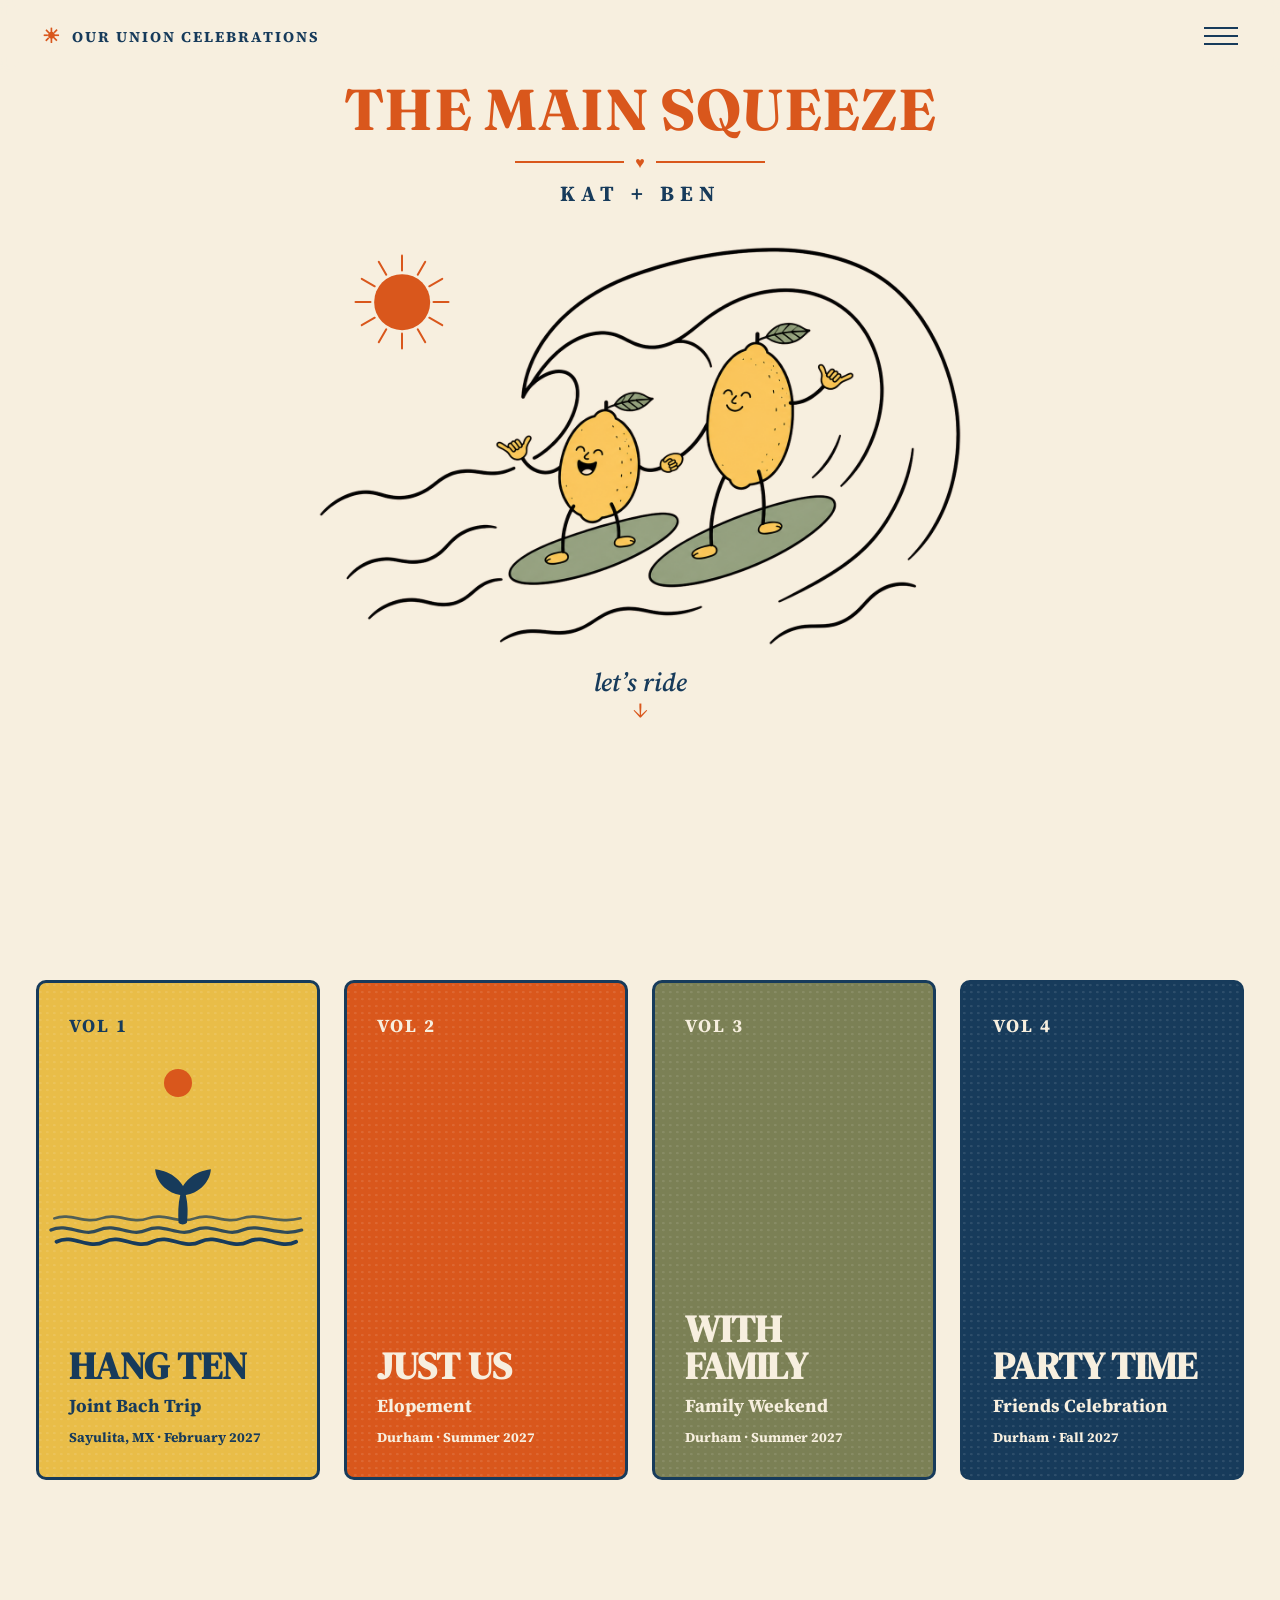
==== index.html @ 87dda550 "v3" ====
<!DOCTYPE html>
<html lang="en">
<head>
  <meta charset="UTF-8">
  <meta name="viewport" content="width=device-width, initial-scale=1.0">

  <title>The Main Squeeze | Kat + Ben</title>

  <link rel="preconnect" href="https://fonts.googleapis.com">
  <link rel="preconnect" href="https://fonts.gstatic.com" crossorigin>
  <link
    href="https://fonts.googleapis.com/css2?family=DM+Serif+Display&family=Fraunces:opsz,wght@9..144,600;9..144,700&family=Source+Serif+4:ital,wght@0,600;1,600&display=swap"
    rel="stylesheet"
  >

  <link rel="stylesheet" href="styles.css">
</head>

<body>
  <header class="site-header">
    <a class="site-logo" href="index.html">
      <span>☀</span>
      OUR UNION CELEBRATIONS
    </a>

    <button
      class="menu-button"
      type="button"
      aria-label="Open menu"
      aria-expanded="false"
    >
      <span></span>
      <span></span>
      <span></span>
    </button>

    <nav class="menu">
      <a href="pages/hang-ten.html">Hang Ten</a>
      <a href="pages/just-us.html">Just Us</a>
      <a href="pages/with-family.html">With Family</a>
      <a href="pages/party-time.html">Party Time</a>
      <a href="pages/our-story.html">Our Story</a>
    </nav>
  </header>

  <main>
    <section class="hero">
<h1>THE MAIN SQUEEZE</h1>

      <div class="title-divider">
        <span></span>
        <b>♥</b>
        <span></span>
      </div>

      <p class="names">KAT + BEN</p>

      <div class="hero-art-wrap">
        <img
          class="hero-art"
          src="assets/hero-no-sun.png"
          alt="Two cheerful lemons holding hands while surfing together"
        >

        <div class="hero-art-sun" aria-hidden="true">
          <div class="sun">
            <div class="sun-rays">
              <span></span><span></span><span></span><span></span>
              <span></span><span></span><span></span><span></span>
              <span></span><span></span><span></span><span></span>
            </div>

            <div class="sun-center"></div>
          </div>
        </div>
      </div>

      <a class="lets-ride" href="#celebrations">
        let’s ride
        <span>↓</span>
      </a>
    </section>

    <section class="celebrations" id="celebrations">
      <a class="event-card hang-ten-card" href="pages/hang-ten.html">
        <p class="volume-label">VOL 1</p>

        <div class="hang-ten-animation" aria-hidden="true">
          <div class="card-sun"></div>

          <svg class="ocean-scene" viewBox="0 0 420 220" role="presentation">
            <g class="whale-tail">
              <path d="
                M211 177
                C210 160 210 144 214 127

                C203 125 194 121 186 114
                C176 105 170 94 169 81
                C184 83 197 88 207 97
                C212 101 216 106 219 111

                C222 106 226 101 231 97
                C241 88 254 83 269 81
                C268 94 262 105 252 114
                C244 121 235 125 224 127

                C228 144 228 160 226 177
                C222 181 215 181 211 177
                Z
              " />
            </g>

            <g class="water-lines">
              <path class="wave-line wave-line-back" d="
                M-12 169
                C18 158 42 180 72 169
                C102 158 126 180 156 169
                C186 158 210 180 240 169
                C270 158 294 180 324 169
                C354 158 390 180 430 169
              " />

              <path class="wave-line wave-line-mid" d="
                M-18 190
                C12 176 38 204 68 190
                C98 176 124 204 154 190
                C184 176 210 204 240 190
                C270 176 296 204 326 190
                C356 176 392 204 432 190
              " />

              <path class="wave-line wave-line-front" d="
                M-8 211
                C22 196 48 226 78 211
                C108 196 134 226 164 211
                C194 196 220 226 250 211
                C280 196 306 226 336 211
                C366 196 392 226 422 211
              " />
            </g>
          </svg>
        </div>

        <div class="event-card-copy">
          <h2>HANG TEN</h2>
          <p>Joint Bach Trip</p>
          <small>Sayulita, MX · February 2027</small>
        </div>
      </a>

      <a class="event-card just-us" href="pages/just-us.html">
        <p class="volume-label">VOL 2</p>
        <div class="event-card-copy">
          <h2>JUST US</h2>
          <p>Elopement</p>
          <small>Durham · Summer 2027</small>
        </div>
      </a>

      <a class="event-card with-family" href="pages/with-family.html">
        <p class="volume-label">VOL 3</p>
        <div class="event-card-copy">
          <h2>WITH FAMILY</h2>
          <p>Family Weekend</p>
          <small>Durham · Summer 2027</small>
        </div>
      </a>

      <a class="event-card party-time" href="pages/party-time.html">
        <p class="volume-label">VOL 4</p>
        <div class="event-card-copy">
          <h2>PARTY TIME</h2>
          <p>Friends Celebration</p>
          <small>Durham · Fall 2027</small>
        </div>
      </a>
    </section>
  </main>

  <script src="script.js"></script>
</body>
</html>
---- styles.css ----
:root {
  --cream: #f7efdf;
  --orange: #d9571c;
  --navy: #173b5b;
  --olive: #7b8055;
  --yellow: #e9bd48;
}

/* Reset */

* {
  box-sizing: border-box;
  margin: 0;
  padding: 0;
}

html {
  scroll-behavior: smooth;
}

body {
  min-width: 320px;
  background: var(--cream);
  color: var(--navy);
  font-family: "Source Serif 4", serif;
}

a {
  color: inherit;
}

/* Header */

.site-header {
  position: fixed;
  top: 0;
  left: 0;
  z-index: 100;

  width: 100%;
  padding: 22px 42px;

  display: flex;
  align-items: center;
  justify-content: space-between;

  background: rgba(247, 239, 223, 0.9);
  backdrop-filter: blur(8px);
}

.site-logo {
  display: flex;
  align-items: center;
  gap: 10px;

  color: var(--navy);
  font-size: 15px;
  font-weight: 700;
  letter-spacing: 2px;
  text-decoration: none;
}

.site-logo span {
  color: var(--orange);
  font-size: 20px;
}

.menu-button {
  width: 34px;

  display: grid;
  gap: 6px;

  border: 0;
  background: transparent;
  cursor: pointer;
}

.menu-button span {
  width: 100%;
  height: 2px;

  display: block;
  background: var(--navy);

  transition: transform 0.2s ease, opacity 0.2s ease;
}

.menu-button.active span:nth-child(1) {
  transform: translateY(8px) rotate(45deg);
}

.menu-button.active span:nth-child(2) {
  opacity: 0;
}

.menu-button.active span:nth-child(3) {
  transform: translateY(-8px) rotate(-45deg);
}

.menu {
  position: absolute;
  top: 70px;
  right: 42px;

  width: 230px;
  padding: 20px;

  display: none;
  flex-direction: column;
  gap: 16px;

  background: var(--cream);
  border: 2px solid var(--navy);
  box-shadow: 8px 8px 0 var(--orange);
}

.menu.open {
  display: flex;
}

.menu a {
  font-weight: 700;
  letter-spacing: 1px;
  text-decoration: none;
  text-transform: uppercase;
}

.menu a:hover,
.menu a:focus-visible {
  color: var(--orange);
}

/* Hero */

.hero {
  min-height: 100svh;
  padding: 84px 24px 32px;

  display: flex;
  flex-direction: column;
  align-items: center;
  justify-content: flex-start;

  text-align: center;
}

.hero h1 {
  max-width: 1000px;

  color: var(--orange);
  font-family: "Fraunces", serif;
  font-size: clamp(2.4rem, 4.5vw, 4.45rem);
  font-weight: 700;
  line-height: 0.9;
  letter-spacing: 0.01em;
}

.title-divider {
  width: min(250px, 62vw);
  margin: 15px 0 8px;

  display: grid;
  grid-template-columns: 1fr auto 1fr;
  align-items: center;
  gap: 11px;
}

.title-divider span {
  height: 2px;
  background: var(--orange);
}

.title-divider b {
  color: var(--orange);
}

.names {
  margin-top: -2px;
  margin-bottom: 24px;

  font-size: clamp(1rem, 1.8vw, 1.35rem);
  font-weight: 700;
  letter-spacing: 6px;
}

.hero-art-wrap {
  position: relative;
  width: min(660px, 72vw);
  display: flex;
  justify-content: center;
  margin-top: 6px;
}

.hero-art {
  width: 100%;
  height: auto;
  display: block;
}

.hero-art-sun {
  position: absolute;
  top: 64px;
  left: 92px;

  width: clamp(82px, 7.5vw, 112px);
  aspect-ratio: 1;

  transform: translate(-50%, -50%);
}

.hero-art-sun .sun-center {
  position: absolute;
  top: 50%;
  left: 50%;

  width: 58%;
  height: 58%;

  border-radius: 50%;
  background: var(--orange);

  transform: translate(-50%, -50%);
}

.hero-art-sun .sun-rays {
  position: absolute;
  inset: 0;

  animation: spin 28s linear infinite;
}

.hero-art-sun .sun-rays span {
  position: absolute;
  top: 50%;
  left: 50%;

  width: 2px;
  height: 18%;

  border-radius: 99px;
  background: var(--orange);

  transform-origin: center center;
}

.hero-art-sun .sun-rays span:nth-child(1)  { transform: translate(-50%, -50%) rotate(0deg) translateY(-225%); }
.hero-art-sun .sun-rays span:nth-child(2)  { transform: translate(-50%, -50%) rotate(30deg) translateY(-225%); }
.hero-art-sun .sun-rays span:nth-child(3)  { transform: translate(-50%, -50%) rotate(60deg) translateY(-225%); }
.hero-art-sun .sun-rays span:nth-child(4)  { transform: translate(-50%, -50%) rotate(90deg) translateY(-225%); }
.hero-art-sun .sun-rays span:nth-child(5)  { transform: translate(-50%, -50%) rotate(120deg) translateY(-225%); }
.hero-art-sun .sun-rays span:nth-child(6)  { transform: translate(-50%, -50%) rotate(150deg) translateY(-225%); }
.hero-art-sun .sun-rays span:nth-child(7)  { transform: translate(-50%, -50%) rotate(180deg) translateY(-225%); }
.hero-art-sun .sun-rays span:nth-child(8)  { transform: translate(-50%, -50%) rotate(210deg) translateY(-225%); }
.hero-art-sun .sun-rays span:nth-child(9)  { transform: translate(-50%, -50%) rotate(240deg) translateY(-225%); }
.hero-art-sun .sun-rays span:nth-child(10) { transform: translate(-50%, -50%) rotate(270deg) translateY(-225%); }
.hero-art-sun .sun-rays span:nth-child(11) { transform: translate(-50%, -50%) rotate(300deg) translateY(-225%); }
.hero-art-sun .sun-rays span:nth-child(12) { transform: translate(-50%, -50%) rotate(330deg) translateY(-225%); }

@keyframes spin {
  to {
    transform: rotate(360deg);
  }
}

.lets-ride {
  margin-top: 16px;

  display: flex;
  flex-direction: column;
  align-items: center;

  font-size: 1.6rem;
  font-style: italic;
  font-weight: 600;
  line-height: 1;
  text-decoration: none;
}

.lets-ride span {
  margin-top: 3px;

  color: var(--orange);
  font-size: 1.4rem;
  font-style: normal;
}

/* Event cards */

.celebrations {
  max-width: 1380px;
  margin: 0 auto;
  padding: 80px 36px 140px;

  display: grid;
  grid-template-columns: repeat(4, 1fr);
  gap: 24px;
}

.event-card {
  position: relative;
  overflow: hidden;

  min-height: 500px;
  padding: 30px;

  display: flex;
  flex-direction: column;

  border: 3px solid var(--navy);
  border-radius: 10px;
  text-decoration: none;

  transition: transform 0.25s ease, box-shadow 0.25s ease;
}

.event-card::after {
  content: "";

  position: absolute;
  inset: 0;

  pointer-events: none;
  opacity: 0.12;

  background-image:
    radial-gradient(
      circle at 20% 30%,
      rgba(255, 255, 255, 0.8) 0 1px,
      transparent 1.5px
    );
  background-size: 7px 7px;
}

.event-card:hover {
  transform: translateY(-7px) rotate(-0.7deg);
  box-shadow: 10px 12px 0 rgba(23, 59, 91, 0.18);
}

.event-card:nth-child(even):hover {
  transform: translateY(-7px) rotate(0.7deg);
}

.volume-label,
.event-card-copy {
  position: relative;
  z-index: 2;
}

.volume-label {
  font-size: 0.85rem;
  font-weight: 700;
  letter-spacing: 2px;
}

.event-card-copy {
  margin-top: auto;
}

.event-card h2 {
  margin-bottom: 9px;

  font-family: "DM Serif Display", serif;
  font-size: clamp(2.1rem, 3vw, 3rem);
  line-height: 0.95;
}

.event-card p {
  font-size: 1.15rem;
  font-weight: 700;
}

.event-card small {
  margin-top: 10px;

  display: block;

  font-size: 0.85rem;
  font-weight: 700;
}

.hang-ten-card {
  background: var(--yellow);
  color: var(--navy);
}

.just-us {
  background: var(--orange);
  color: var(--cream);
}

.with-family {
  background: var(--olive);
  color: var(--cream);
}

.party-time {
  background: var(--navy);
  color: var(--cream);
}

/* Hang Ten animation */

.hang-ten-animation {
  position: absolute;
  top: 80px;
  left: 22px;
  right: 22px;
  z-index: 2;

  height: 245px;
}

.card-sun {
  position: absolute;
  top: 6px;
  left: 50%;

  width: 28px;
  height: 28px;

  border-radius: 50%;
  background: var(--orange);

  transform: translateX(-50%);
}

.ocean-scene {
  width: 100%;
  height: 100%;
  overflow: visible;
}

.whale-tail {
  transform-box: fill-box;
  transform-origin: 50% 100%;

  animation: tail-wave 10s cubic-bezier(0.45, 0, 0.25, 1) infinite;
}

.whale-tail path {
  fill: var(--navy);
}

.wave-line {
  fill: none;
  stroke: var(--navy);
  stroke-linecap: round;
  stroke-linejoin: round;
  vector-effect: non-scaling-stroke;
}

.wave-line-back {
  stroke-width: 2.6;
  opacity: 0.72;

  animation: wave-back 8.5s ease-in-out infinite alternate;
}

.wave-line-mid {
  stroke-width: 3.2;
  opacity: 0.88;

  animation: wave-mid 7s ease-in-out infinite alternate;
}

.wave-line-front {
  stroke-width: 3.8;

  animation: wave-front 6s ease-in-out infinite alternate;
}

.hang-ten-card:hover .wave-line-back {
  animation-duration: 7s;
}

.hang-ten-card:hover .wave-line-mid {
  animation-duration: 5.8s;
}

.hang-ten-card:hover .wave-line-front {
  animation-duration: 4.8s;
}

@keyframes wave-back {
  from {
    transform: translate3d(-3px, 0, 0);
  }

  to {
    transform: translate3d(3px, 0.5px, 0);
  }
}

@keyframes wave-mid {
  from {
    transform: translate3d(4px, 0.5px, 0);
  }

  to {
    transform: translate3d(-4px, -0.5px, 0);
  }
}

@keyframes wave-front {
  from {
    transform: translate3d(-5px, 0, 0);
  }

  to {
    transform: translate3d(5px, 0.8px, 0);
  }
}

@keyframes tail-wave {
  0%,
  66%,
  100% {
    transform: rotate(0deg);
  }

  72% {
    transform: rotate(-5deg);
  }

  78% {
    transform: rotate(4deg);
  }

  84% {
    transform: rotate(-3deg);
  }

  90% {
    transform: rotate(2deg);
  }

  95% {
    transform: rotate(0deg);
  }
}

/* Individual pages */

.page-shell {
  min-height: 100vh;
  padding: 170px 24px 100px;

  text-align: center;
}

.page-eyebrow {
  margin-bottom: 20px;

  color: var(--olive);
  font-size: 0.85rem;
  font-weight: 700;
  letter-spacing: 2px;
  text-transform: uppercase;
}

.page-title {
  color: var(--orange);
  font-family: "Fraunces", serif;
  font-size: clamp(4rem, 10vw, 8rem);
  line-height: 0.9;
}

.page-subtitle {
  margin-top: 18px;

  font-size: 1.6rem;
  font-style: italic;
}

.page-content {
  max-width: 650px;
  margin: 90px auto 70px;
}

.page-content h2 {
  margin-bottom: 24px;

  font-family: "DM Serif Display", serif;
  font-size: 2.7rem;
}

.page-content p {
  margin-bottom: 18px;

  font-size: 1.1rem;
  line-height: 1.7;
}

.back-link {
  color: var(--orange);
  font-weight: 700;
  text-underline-offset: 5px;
}

/* Responsive */

@media (max-width: 1000px) {
  .celebrations {
    grid-template-columns: repeat(2, 1fr);
  }
}

@media (max-width: 600px) {
  .site-header {
    padding: 18px 20px;
  }

  .site-logo {
    font-size: 12px;
    letter-spacing: 1.3px;
  }

  .menu {
    top: 62px;
    right: 20px;
  }

  .hero {
    min-height: 100svh;
    padding: 78px 18px 12px;
  }

  .hero h1 {
    font-size: clamp(2.15rem, 10vw, 3rem);
  }

  .title-divider {
    margin: 12px 0 7px;
  }

  .names {
    margin-bottom: 6px;
    letter-spacing: 4px;
  }

  .hero-art-wrap {
    width: min(900px, 96vw);
    margin-top: 44px;
  }

  .hero-art {
    width: min(700px, 88vw);
  }

  .hero-art-sun {
    width: clamp(58px, 15vw, 76px);
  }

  .lets-ride {
    margin-top: 42px;
    font-size: 1.45rem;
  }

  .celebrations {
    padding: 60px 20px 100px;
    grid-template-columns: 1fr;
  }

  .event-card {
    min-height: 500px;
  }
}

/* Reduced motion */

@media (prefers-reduced-motion: reduce) {
  html {
    scroll-behavior: auto;
  }

  .sun-rays,
  .wave-line-back,
  .wave-line-mid,
  .wave-line-front,
  .whale-tail {
    animation: none;
  }

  .event-card {
    transition: none;
  }
}
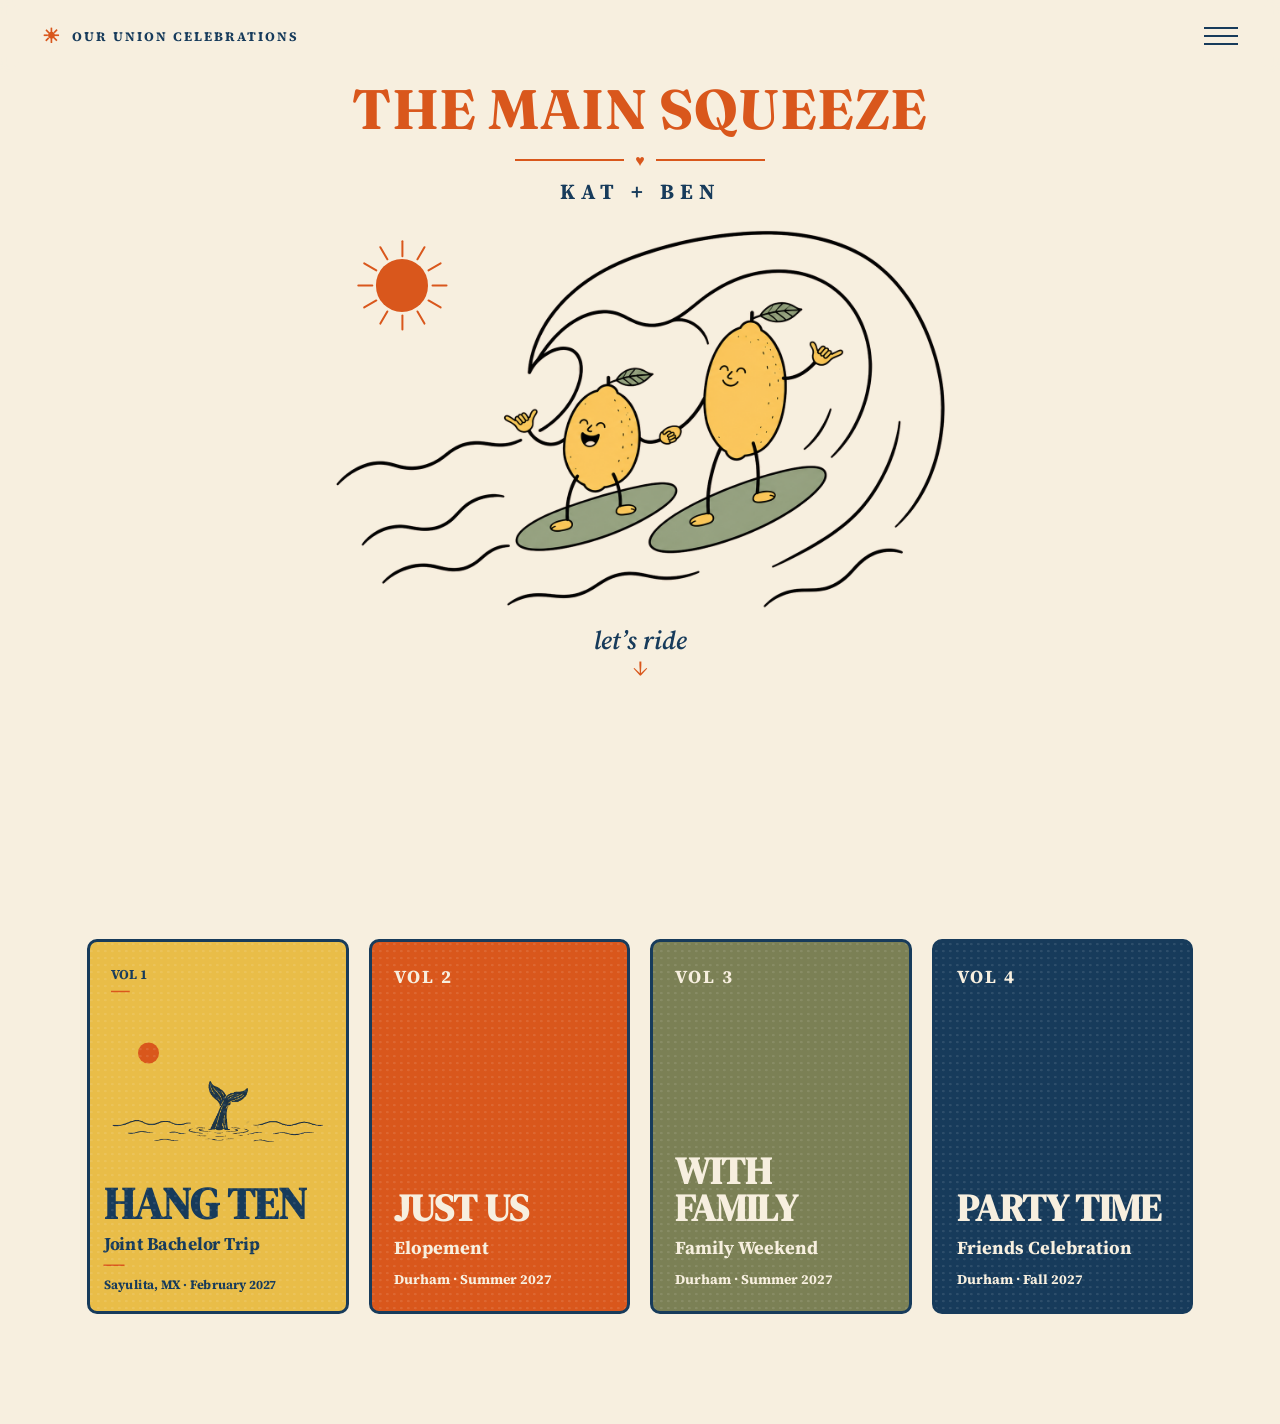
==== commit bf18c41d: "hang ten done" ====
--- a/index.html
+++ b/index.html
@@ -83,68 +83,76 @@
 
     <section class="celebrations" id="celebrations">
       <a class="event-card hang-ten-card" href="pages/hang-ten.html">
-        <p class="volume-label">VOL 1</p>
+        <div class="hang-ten-approved-inner">
+          <p class="volume-label">VOL 1</p>
 
-        <div class="hang-ten-animation" aria-hidden="true">
-          <div class="card-sun"></div>
+          <div class="hang-ten-scene" aria-hidden="true">
+            <div class="card-sun"></div>
 
-          <svg class="ocean-scene" viewBox="0 0 420 220" role="presentation">
-            <g class="whale-tail">
-              <path d="
-                M211 177
-                C210 160 210 144 214 127
+            <img
+              class="hang-ten-art"
+              src="[data-uri]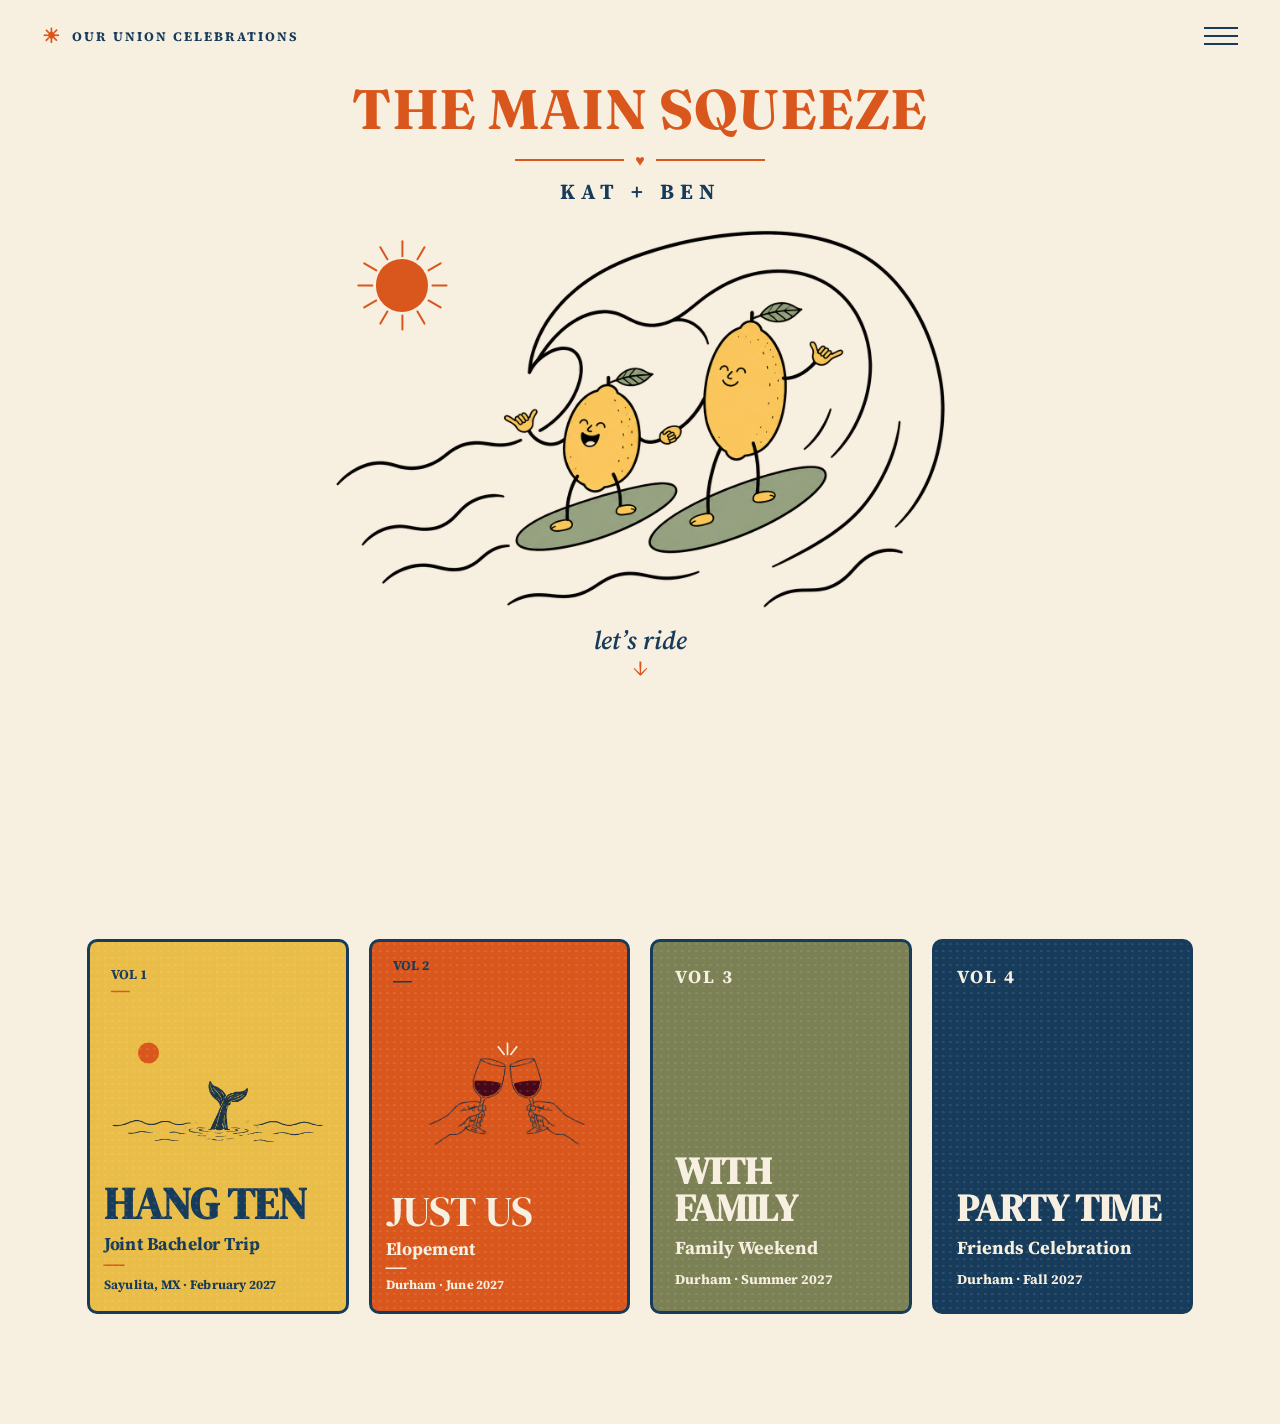
==== commit 8755d54f: "v 3" ====
--- a/index.html
+++ b/index.html
@@ -13,7 +13,130 @@
     rel="stylesheet"
   >
 
-  <link rel="stylesheet" href="styles.css">
+  <link rel="stylesheet" href="styles.css?v=20260809-1711">
+
+<style id="just-us-final-lock">
+/* JUST US — preview lock */
+.event-card.just-us-card {
+  padding: 0 !important;
+  background: #d9571c !important;
+  color: #f7efdf !important;
+}
+.event-card.just-us-card .just-us-approved-inner {
+  position: absolute !important;
+  inset: 0 !important;
+  width: calc(100% / 0.75) !important;
+  height: calc(100% / 0.75) !important;
+  transform: scale(0.75) !important;
+  transform-origin: top left !important;
+  color: #f7efdf !important;
+}
+.event-card.just-us-card .volume-label,
+.event-card.just-us-card .event-card-copy {
+  position: absolute !important;
+  z-index: 5 !important;
+}
+.event-card.just-us-card .volume-label {
+  top: 20px !important;
+  left: 28px !important;
+  margin: 0 !important;
+  color: #173b5b !important;
+  font-size: 18px !important;
+  font-weight: 700 !important;
+  letter-spacing: 0 !important;
+  line-height: 1.2 !important;
+}
+.event-card.just-us-card .volume-label::after {
+  content: "" !important;
+  display: block !important;
+  width: 25px !important;
+  height: 2px !important;
+  margin-top: 10px !important;
+  background: #173b5b !important;
+}
+.event-card.just-us-card .event-card-copy {
+  left: 18px !important;
+  right: 42px !important;
+  bottom: 24px !important;
+  margin: 0 !important;
+  color: #f7efdf !important;
+  text-align: left !important;
+}
+.event-card.just-us-card .event-card-copy h2 {
+  margin: 0 !important;
+  color: #f7efdf !important;
+  font-family: "DM Serif Display", Georgia, serif !important;
+  font-size: 56px !important;
+  font-weight: 400 !important;
+  line-height: 0.9 !important;
+  white-space: nowrap !important;
+}
+.event-card.just-us-card .event-card-copy p {
+  margin: 10px 0 0 !important;
+  color: #f7efdf !important;
+  font-size: 24px !important;
+  font-weight: 700 !important;
+  line-height: 1.15 !important;
+}
+.event-card.just-us-card .event-card-copy p::after {
+  content: "" !important;
+  display: block !important;
+  width: 28px !important;
+  height: 2px !important;
+  margin: 12px 0 !important;
+  background: #f7efdf !important;
+}
+.event-card.just-us-card .event-card-copy small {
+  display: block !important;
+  margin: 0 !important;
+  color: #f7efdf !important;
+  font-size: 17px !important;
+  font-weight: 700 !important;
+  line-height: 1.15 !important;
+}
+.event-card.just-us-card .just-us-scene {
+  position: absolute !important;
+  z-index: 2 !important;
+  left: 50% !important;
+  top: 21.5% !important;
+  width: 76% !important;
+  height: 39% !important;
+  transform: translateX(-50%) !important;
+  overflow: visible !important;
+}
+.event-card.just-us-card .just-us-graphic,
+.event-card.just-us-card .just-us-clink-lines {
+  position: absolute !important;
+  top: 0 !important;
+  left: 50% !important;
+  width: 94.5% !important;
+  max-width: none !important;
+  height: auto !important;
+  display: block !important;
+  transform: translateX(-50%) !important;
+  overflow: visible !important;
+}
+.event-card.just-us-card .just-us-graphic { z-index: 2 !important; }
+.event-card.just-us-card .just-us-clink-lines {
+  z-index: 6 !important;
+  fill: none !important;
+  stroke: #f7efdf !important;
+  stroke-width: 4 !important;
+  stroke-linecap: round !important;
+}
+.event-card.just-us-card .just-us-clink-burst {
+  animation: justUsFinalClink 1.8s steps(1, end) infinite !important;
+}
+@keyframes justUsFinalClink {
+  0%, 8%   { opacity: 1; }
+  9%, 16%  { opacity: 0; }
+  17%, 25% { opacity: 1; }
+  26%, 33% { opacity: 0; }
+  34%, 42% { opacity: 1; }
+  43%, 100%{ opacity: 0; }
+}
+</style>
+
 </head>
 
 <body>
@@ -156,12 +279,31 @@
         </div>
       </a>
 
-      <a class="event-card just-us" href="pages/just-us.html">
-        <p class="volume-label">VOL 2</p>
-        <div class="event-card-copy">
-          <h2>JUST US</h2>
-          <p>Elopement</p>
-          <small>Durham · Summer 2027</small>
+      <a class="event-card just-us-card" href="pages/just-us.html">
+        <div class="just-us-approved-inner">
+          <p class="volume-label">VOL 2</p>
+
+          <div class="just-us-scene" aria-hidden="true">
+            <img
+              class="just-us-graphic"
+              src="[data-uri]"
+              alt=""
+            >
+
+            <svg class="just-us-clink-lines" viewBox="0 0 435 300" role="presentation">
+              <g class="just-us-clink-burst">
+                <path d="M235.5 52 L235.5 78" />
+                <path d="M213.5 60 L227.5 78" />
+                <path d="M257.5 60 L243.5 78" />
+              </g>
+            </svg>
+          </div>
+
+          <div class="event-card-copy">
+            <h2>JUST US</h2>
+            <p>Elopement</p>
+            <small>Durham · June 2027</small>
+          </div>
         </div>
       </a>
 
--- a/styles.css
+++ b/styles.css
@@ -385,9 +385,10 @@
   color: var(--navy);
 }
 
-.just-us {
+.just-us,
+.just-us-card {
   background: var(--orange);
-  color: var(--cream);
+  color: var(--navy);
 }
 
 .with-family {
@@ -518,6 +519,146 @@
   fill: var(--navy);
 }
 
+
+
+/* Just Us card */
+
+.just-us-card {
+  padding: 0;
+  background: var(--orange);
+  color: var(--navy);
+}
+
+.just-us-approved-inner {
+  position: absolute;
+  inset: 0;
+  width: calc(100% / 0.75);
+  height: calc(100% / 0.75);
+  transform: scale(0.75);
+  transform-origin: top left;
+  color: var(--navy);
+}
+
+.just-us-approved-inner .volume-label,
+.just-us-approved-inner .event-card-copy {
+  position: absolute;
+  z-index: 3;
+}
+
+.just-us-approved-inner .volume-label {
+  top: 20px;
+  left: 28px;
+  font-size: 18px;
+  font-weight: 700;
+  letter-spacing: 0;
+}
+
+.just-us-approved-inner .volume-label::after {
+  content: "";
+  display: block;
+  width: 25px;
+  height: 2px;
+  margin-top: 10px;
+  background: var(--navy);
+}
+
+.just-us-approved-inner .event-card-copy {
+  left: 18px;
+  right: 42px;
+  bottom: 24px;
+  margin-top: 0;
+  text-align: left;
+}
+
+.just-us-approved-inner h2 {
+  margin: 0;
+  font-family: "DM Serif Display", serif;
+  font-size: 58px;
+  line-height: 0.9;
+  white-space: nowrap;
+}
+
+.just-us-approved-inner p {
+  margin-top: 10px;
+  font-size: 24px;
+  font-weight: 700;
+}
+
+.just-us-approved-inner p::after {
+  content: "";
+  display: block;
+  width: 28px;
+  height: 2px;
+  margin: 12px 0;
+  background: var(--navy);
+}
+
+.just-us-approved-inner small {
+  display: block;
+  margin-top: 0;
+  font-size: 17px;
+  font-weight: 700;
+}
+
+.just-us-scene {
+  position: absolute;
+  z-index: 2;
+  left: 0;
+  right: 0;
+  top: 22%;
+  height: 45%;
+}
+
+.just-us-toast {
+  width: 100%;
+  height: 100%;
+  overflow: visible;
+}
+
+.toast-line {
+  fill: none;
+  stroke: var(--navy);
+  stroke-width: 3.2;
+  stroke-linecap: round;
+  stroke-linejoin: round;
+}
+
+.wine-fill {
+  fill: #641b2d;
+  stroke: none;
+}
+
+.clink-lines {
+  fill: none;
+  stroke: var(--cream);
+  stroke-width: 4;
+  stroke-linecap: round;
+  transform-origin: 210px 28px;
+  animation: clinkBlink 4.6s ease-in-out infinite;
+}
+
+@keyframes clinkBlink {
+  0%, 7% {
+    opacity: 1;
+    transform: scale(1);
+  }
+
+  8%, 15% {
+    opacity: 0;
+    transform: scale(0.92);
+  }
+
+  16%, 23% {
+    opacity: 1;
+    transform: scale(1.05);
+  }
+
+  24%, 100% {
+    opacity: 0;
+    transform: scale(0.92);
+  }
+}
+
 /* Individual pages */
 /* Individual pages */
 
@@ -654,6 +795,7 @@
   }
 
   .sun-rays,
+  .clink-lines,
   .wave-line-back,
   .wave-line-mid,
   .wave-line-front,
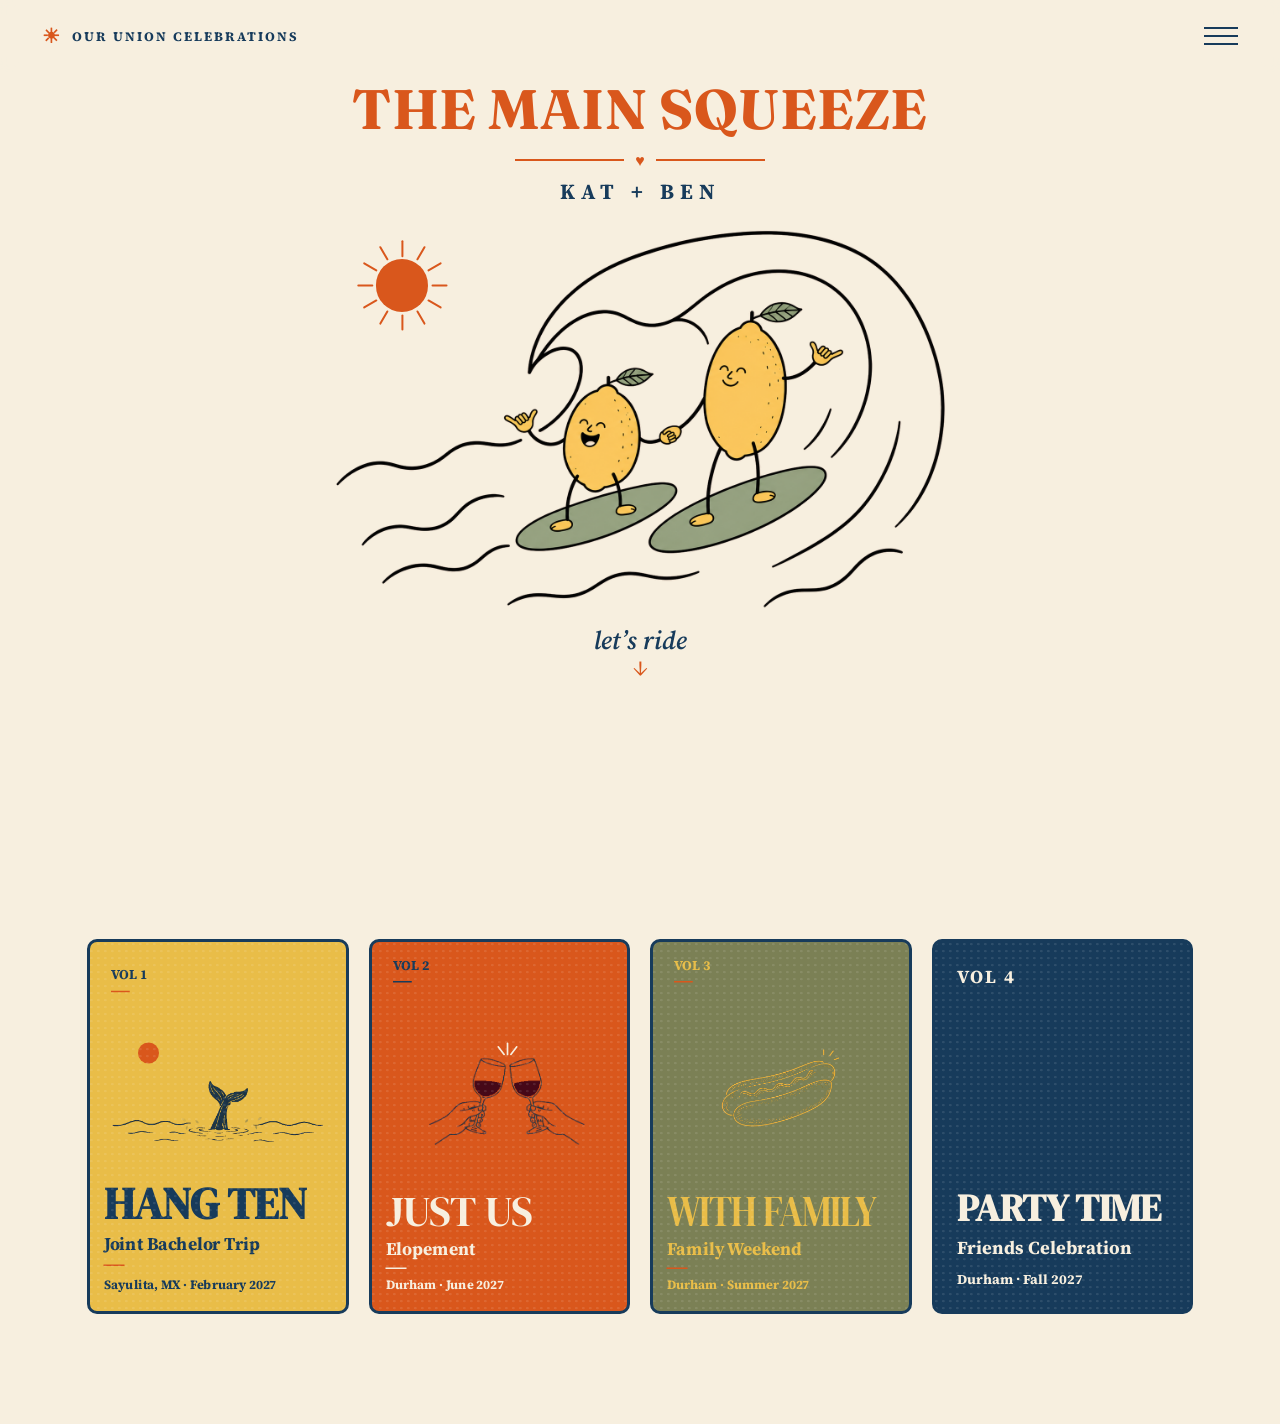
==== commit 9e8bcb98: "With Family" ====
--- a/index.html
+++ b/index.html
@@ -13,7 +13,7 @@
     rel="stylesheet"
   >
 
-  <link rel="stylesheet" href="styles.css?v=20260809-1711">
+  <link rel="stylesheet" href="styles.css?v=20260813-1733-famfix">
 
 <style id="just-us-final-lock">
 /* JUST US — preview lock */
@@ -134,6 +134,135 @@
   26%, 33% { opacity: 0; }
   34%, 42% { opacity: 1; }
   43%, 100%{ opacity: 0; }
+}
+</style>
+
+
+<style id="with-family-final-lock">
+/* WITH FAMILY — final lock */
+.event-card.with-family-card {
+  padding: 0 !important;
+  background: #7b8055 !important;
+  color: #e9bd48 !important;
+}
+.event-card.with-family-card .with-family-approved-inner {
+  position: absolute !important;
+  inset: 0 !important;
+  width: calc(100% / 0.75) !important;
+  height: calc(100% / 0.75) !important;
+  transform: scale(0.75) !important;
+  transform-origin: top left !important;
+  color: #e9bd48 !important;
+}
+.event-card.with-family-card .volume-label,
+.event-card.with-family-card .event-card-copy {
+  position: absolute !important;
+  z-index: 5 !important;
+}
+.event-card.with-family-card .volume-label {
+  top: 20px !important;
+  left: 28px !important;
+  margin: 0 !important;
+  color: #e9bd48 !important;
+  font-size: 18px !important;
+  font-weight: 700 !important;
+  letter-spacing: 0 !important;
+  line-height: 1.2 !important;
+}
+.event-card.with-family-card .volume-label::after {
+  content: "" !important;
+  display: block !important;
+  width: 25px !important;
+  height: 2px !important;
+  margin-top: 10px !important;
+  background: #d9571c !important;
+}
+.event-card.with-family-card .event-card-copy {
+  left: 18px !important;
+  right: 42px !important;
+  bottom: 24px !important;
+  margin: 0 !important;
+  color: #e9bd48 !important;
+  text-align: left !important;
+}
+.event-card.with-family-card .event-card-copy h2 {
+  margin: 0 !important;
+  color: #e9bd48 !important;
+  font-family: "DM Serif Display", Georgia, serif !important;
+  font-size: 58px !important;
+  font-weight: 400 !important;
+  line-height: 0.9 !important;
+  letter-spacing: -1.2px !important;
+  white-space: nowrap !important;
+  transform: scaleX(0.84) !important;
+  transform-origin: left center !important;
+}
+.event-card.with-family-card .event-card-copy p {
+  margin: 10px 0 0 !important;
+  color: #e9bd48 !important;
+  font-size: 24px !important;
+  font-weight: 700 !important;
+  line-height: 1.15 !important;
+}
+.event-card.with-family-card .event-card-copy p::after {
+  content: "" !important;
+  display: block !important;
+  width: 28px !important;
+  height: 2px !important;
+  margin: 12px 0 !important;
+  background: #d9571c !important;
+}
+.event-card.with-family-card .event-card-copy small {
+  display: block !important;
+  margin: 0 !important;
+  color: #e9bd48 !important;
+  font-size: 17px !important;
+  font-weight: 700 !important;
+  line-height: 1.15 !important;
+}
+.event-card.with-family-card .with-family-scene {
+  position: absolute !important;
+  z-index: 2 !important;
+  left: 50% !important;
+  top: 29.0% !important;
+  width: 46% !important;
+  aspect-ratio: 449 / 295 !important;
+  transform: translateX(-50%) !important;
+  overflow: visible !important;
+}
+.event-card.with-family-card .with-family-hotdog {
+  position: absolute !important;
+  inset: 0 !important;
+  width: 100% !important;
+  height: 100% !important;
+  object-fit: contain !important;
+  display: block !important;
+  pointer-events: none !important;
+}
+.event-card.with-family-card .wf-whole {
+  /* Keep opacity non-important so the keyframes can switch states. */
+  opacity: 1;
+  animation: withFamilyWholeFinal 3.45s steps(1,end) infinite !important;
+}
+.event-card.with-family-card .wf-bite {
+  opacity: 0;
+  animation: withFamilyBiteFinal 3.45s steps(1,end) infinite !important;
+}
+@keyframes withFamilyWholeFinal {
+  0%, 43% { opacity: 1; }
+  44%, 68% { opacity: 0; }
+  69%, 100% { opacity: 1; }
+}
+@keyframes withFamilyBiteFinal {
+  0%, 43% { opacity: 0; }
+  44%, 68% { opacity: 1; }
+  69%, 100% { opacity: 0; }
+}
+@media (prefers-reduced-motion: reduce) {
+  .event-card.with-family-card .wf-whole,
+  .event-card.with-family-card .wf-bite { animation: none !important; }
+  .event-card.with-family-card .wf-whole { opacity: 1 !important; }
+  .event-card.with-family-card .wf-bite { opacity: 0 !important; }
 }
 </style>
 
@@ -307,12 +436,28 @@
         </div>
       </a>
 
-      <a class="event-card with-family" href="pages/with-family.html">
-        <p class="volume-label">VOL 3</p>
-        <div class="event-card-copy">
-          <h2>WITH FAMILY</h2>
-          <p>Family Weekend</p>
-          <small>Durham · Summer 2027</small>
+      <a class="event-card with-family with-family-card" href="pages/with-family.html">
+        <div class="with-family-approved-inner">
+          <p class="volume-label">VOL 3</p>
+
+          <div class="with-family-scene" aria-hidden="true">
+            <img
+              class="with-family-hotdog wf-whole"
+              src="[data-uri]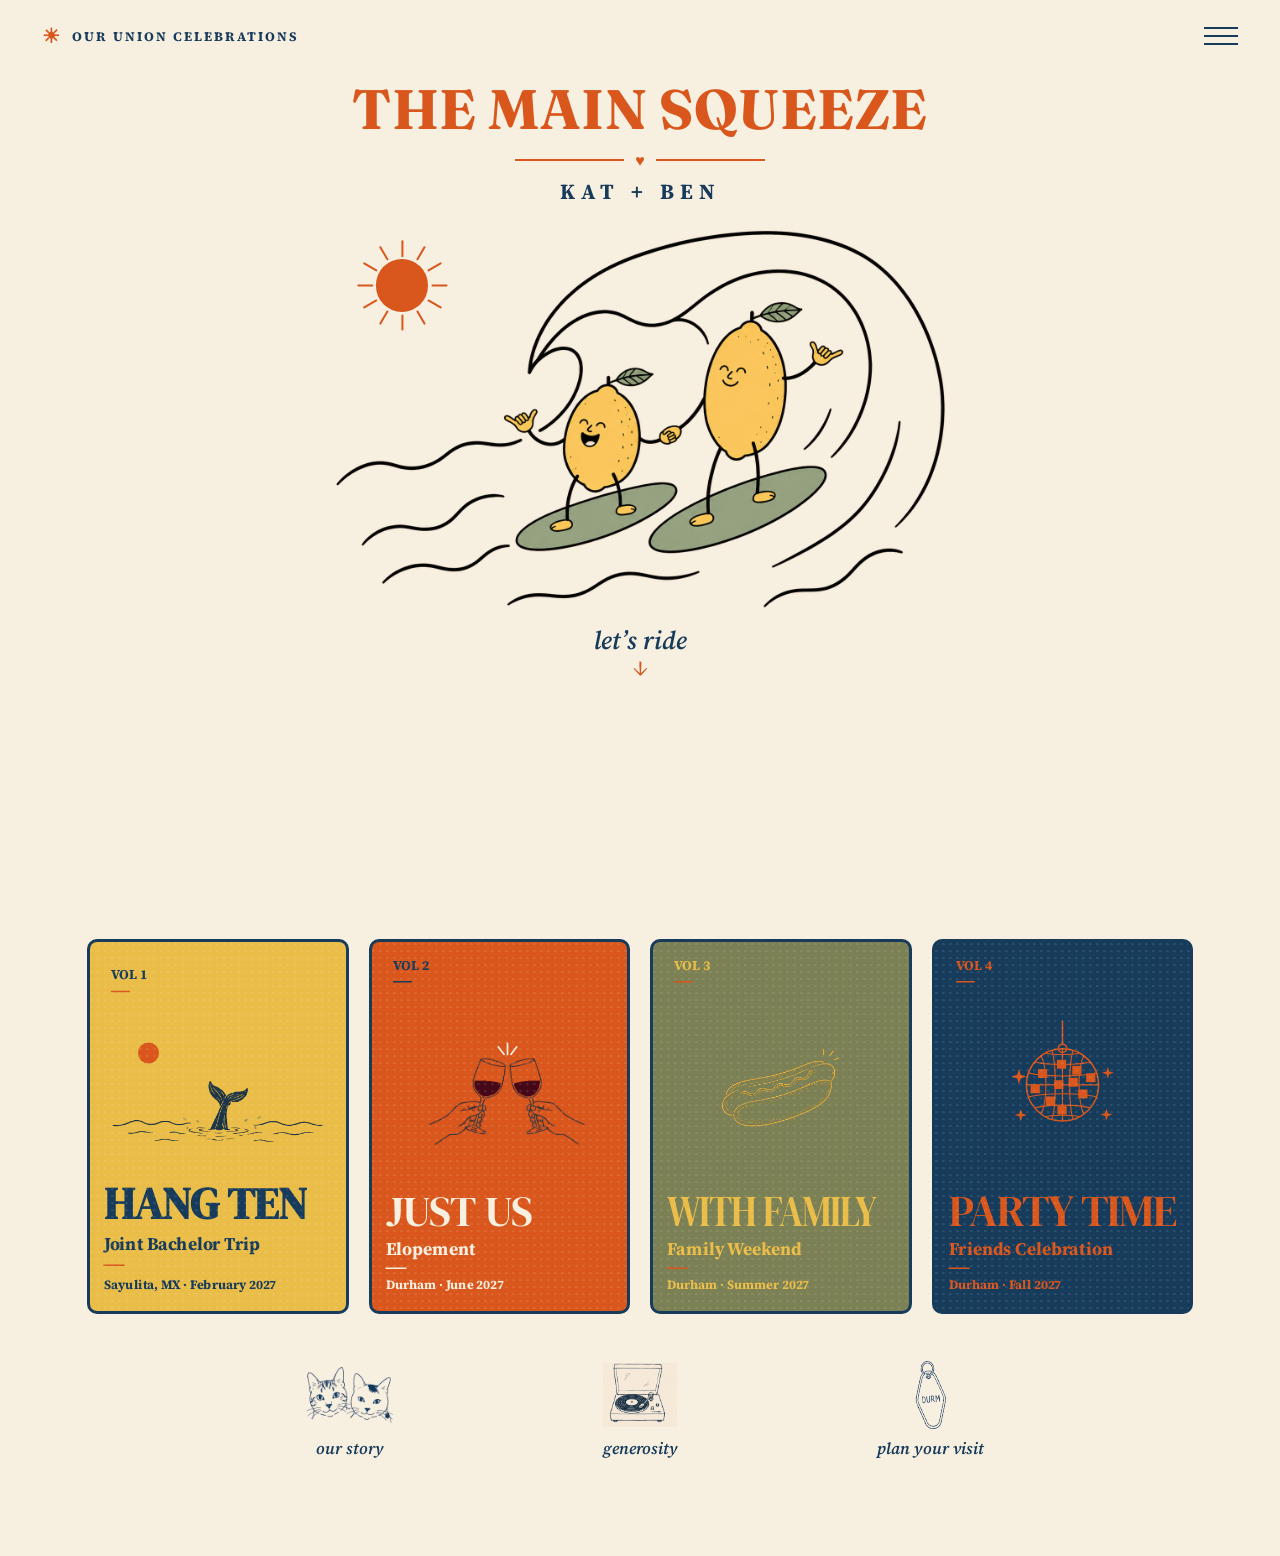
==== commit 437aed20: "done w homepage!" ====
--- a/index.html
+++ b/index.html
@@ -13,7 +13,7 @@
     rel="stylesheet"
   >
 
-  <link rel="stylesheet" href="styles.css?v=20260813-1733-famfix">
+  <link rel="stylesheet" href="styles.css?v=20260820-secondarylinks-final">
 
 <style id="just-us-final-lock">
 /* JUST US — preview lock */
@@ -263,6 +263,156 @@
   .event-card.with-family-card .wf-bite { animation: none !important; }
   .event-card.with-family-card .wf-whole { opacity: 1 !important; }
   .event-card.with-family-card .wf-bite { opacity: 0 !important; }
+}
+</style>
+
+
+<style id="party-time-final-lock">
+/* PARTY TIME — approved final lock */
+.event-card.party-time-card {
+  padding: 0 !important;
+  background: #173b5b !important;
+  color: #d9571c !important;
+}
+.event-card.party-time-card .party-time-approved-inner {
+  position: absolute !important;
+  inset: 0 !important;
+  width: calc(100% / 0.75) !important;
+  height: calc(100% / 0.75) !important;
+  transform: scale(0.75) !important;
+  transform-origin: top left !important;
+  color: #d9571c !important;
+}
+.event-card.party-time-card .volume-label,
+.event-card.party-time-card .event-card-copy {
+  position: absolute !important;
+  z-index: 5 !important;
+}
+.event-card.party-time-card .volume-label {
+  top: 20px !important;
+  left: 28px !important;
+  margin: 0 !important;
+  color: #d9571c !important;
+  font-size: 18px !important;
+  font-weight: 700 !important;
+  letter-spacing: 0 !important;
+  line-height: 1.2 !important;
+}
+.event-card.party-time-card .volume-label::after {
+  content: "" !important;
+  display: block !important;
+  width: 25px !important;
+  height: 2px !important;
+  margin-top: 10px !important;
+  background: #d9571c !important;
+}
+.event-card.party-time-card .event-card-copy {
+  left: 18px !important;
+  right: 42px !important;
+  bottom: 24px !important;
+  margin: 0 !important;
+  color: #d9571c !important;
+  text-align: left !important;
+}
+.event-card.party-time-card .event-card-copy h2 {
+  margin: 0 !important;
+  color: #d9571c !important;
+  font-family: "DM Serif Display", Georgia, serif !important;
+  font-size: 58px !important;
+  font-weight: 400 !important;
+  line-height: 0.9 !important;
+  letter-spacing: -0.8px !important;
+  white-space: nowrap !important;
+}
+.event-card.party-time-card .event-card-copy p {
+  margin: 10px 0 0 !important;
+  color: #d9571c !important;
+  font-size: 24px !important;
+  font-weight: 700 !important;
+  line-height: 1.15 !important;
+}
+.event-card.party-time-card .event-card-copy p::after {
+  content: "" !important;
+  display: block !important;
+  width: 28px !important;
+  height: 2px !important;
+  margin: 12px 0 !important;
+  background: #d9571c !important;
+}
+.event-card.party-time-card .event-card-copy small {
+  display: block !important;
+  margin: 0 !important;
+  color: #d9571c !important;
+  font-size: 17px !important;
+  font-weight: 700 !important;
+  line-height: 1.15 !important;
+}
+.event-card.party-time-card .party-time-scene {
+  position: absolute !important;
+  z-index: 2 !important;
+  left: 50% !important;
+  top: 20.5% !important;
+  width: 58% !important;
+  transform: translateX(-50%) !important;
+  overflow: visible !important;
+}
+.event-card.party-time-card .party-discoball {
+  display: block !important;
+  width: 100% !important;
+  height: auto !important;
+  overflow: visible !important;
+}
+.event-card.party-time-card .party-line {
+  fill: none !important;
+  stroke: #d9571c !important;
+  stroke-width: 3.2 !important;
+  stroke-linecap: round !important;
+  stroke-linejoin: round !important;
+}
+.event-card.party-time-card .party-thin {
+  stroke-width: 2.4 !important;
+}
+.event-card.party-time-card .party-fill {
+  fill: #d9571c !important;
+  stroke: none !important;
+}
+.event-card.party-time-card .party-inner-turn {
+  transform-box: fill-box !important;
+  transform-origin: center !important;
+  animation: partyDiscoTurn 3.2s ease-in-out infinite !important;
+}
+.event-card.party-time-card .party-tiles-a {
+  animation: partyTilesA 3.2s ease-in-out infinite !important;
+}
+.event-card.party-time-card .party-tiles-b {
+  animation: partyTilesB 3.2s ease-in-out infinite !important;
+}
+.event-card.party-time-card .party-sparkles {
+  animation: partySparkle 1.6s ease-in-out infinite !important;
+}
+@keyframes partyDiscoTurn {
+  0%, 100% { transform: translateX(-8px) scaleX(0.94); }
+  50%      { transform: translateX(8px) scaleX(1.04); }
+}
+@keyframes partyTilesA {
+  0%, 100% { opacity: 1; }
+  50%      { opacity: 0.25; }
+}
+@keyframes partyTilesB {
+  0%, 100% { opacity: 0.25; }
+  50%      { opacity: 1; }
+}
+@keyframes partySparkle {
+  0%, 100% { opacity: 0.45; }
+  50%      { opacity: 1; }
+}
+@media (prefers-reduced-motion: reduce) {
+  .event-card.party-time-card .party-inner-turn,
+  .event-card.party-time-card .party-tiles-a,
+  .event-card.party-time-card .party-tiles-b,
+  .event-card.party-time-card .party-sparkles {
+    animation: none !important;
+  }
 }
 </style>
 
@@ -460,16 +610,92 @@
           </div>
         </div>
       </a>
-
-      <a class="event-card party-time" href="pages/party-time.html">
-        <p class="volume-label">VOL 4</p>
-        <div class="event-card-copy">
-          <h2>PARTY TIME</h2>
-          <p>Friends Celebration</p>
-          <small>Durham · Fall 2027</small>
+      <a class="event-card party-time party-time-card" href="pages/party-time.html">
+        <div class="party-time-approved-inner">
+          <p class="volume-label">VOL 4</p>
+
+          <div class="party-time-scene" aria-hidden="true">
+            <svg class="party-discoball" viewBox="0 0 320 270" role="presentation">
+              <defs>
+                <clipPath id="partyBallClip">
+                  <circle cx="160" cy="145" r="78"></circle>
+                </clipPath>
+              </defs>
+
+              <line x1="160" y1="8" x2="160" y2="57" class="party-line"></line>
+              <circle cx="160" cy="66" r="9" class="party-line"></circle>
+              <circle cx="160" cy="145" r="78" class="party-line"></circle>
+
+              <g clip-path="url(#partyBallClip)" class="party-inner-turn">
+                <path d="M72 145 H248" class="party-line party-thin"></path>
+                <path d="M77 116 C110 129 210 129 243 116" class="party-line party-thin"></path>
+                <path d="M77 174 C110 161 210 161 243 174" class="party-line party-thin"></path>
+                <path d="M92 93 C121 104 199 104 228 93" class="party-line party-thin"></path>
+                <path d="M92 197 C121 186 199 186 228 197" class="party-line party-thin"></path>
+                <path d="M117 75 C138 81 182 81 203 75" class="party-line party-thin"></path>
+                <path d="M117 215 C138 209 182 209 203 215" class="party-line party-thin"></path>
+
+                <path d="M160 67 V223" class="party-line party-thin"></path>
+                <path d="M137 69 C147 102 147 188 137 221" class="party-line party-thin"></path>
+                <path d="M183 69 C173 102 173 188 183 221" class="party-line party-thin"></path>
+                <path d="M113 80 C128 110 128 180 113 210" class="party-line party-thin"></path>
+                <path d="M207 80 C192 110 192 180 207 210" class="party-line party-thin"></path>
+
+                <g class="party-tiles-a">
+                  <rect x="107" y="111" width="20" height="19" class="party-fill"></rect>
+                  <rect x="142" y="135" width="20" height="19" class="party-fill"></rect>
+                  <rect x="181" y="104" width="20" height="19" class="party-fill"></rect>
+                  <rect x="194" y="155" width="20" height="19" class="party-fill"></rect>
+                  <rect x="124" y="170" width="20" height="19" class="party-fill"></rect>
+                </g>
+                <g class="party-tiles-b">
+                  <rect x="91" y="144" width="20" height="19" class="party-fill"></rect>
+                  <rect x="148" y="91" width="20" height="19" class="party-fill"></rect>
+                  <rect x="173" y="130" width="20" height="19" class="party-fill"></rect>
+                  <rect x="149" y="190" width="20" height="19" class="party-fill"></rect>
+                  <rect x="211" y="120" width="20" height="19" class="party-fill"></rect>
+                </g>
+              </g>
+
+              <g class="party-sparkles">
+                <path d="M66 111 l4 12 l12 4 l-12 4 l-4 12 l-4-12 l-12-4 l12-4z" class="party-fill"></path>
+                <path d="M258 106 l3 10 l10 3 l-10 3 l-3 10 l-3-10 l-10-3 l10-3z" class="party-fill"></path>
+                <path d="M70 197 l3 10 l10 3 l-10 3 l-3 10 l-3-10 l-10-3 l10-3z" class="party-fill"></path>
+                <path d="M255 196 l3 10 l10 3 l-10 3 l-3 10 l-3-10 l-10-3 l10-3z" class="party-fill"></path>
+              </g>
+            </svg>
+          </div>
+
+          <div class="event-card-copy">
+            <h2>PARTY TIME</h2>
+            <p>Friends Celebration</p>
+            <small>Durham · Fall 2027</small>
+          </div>
         </div>
       </a>
     </section>
+
+
+<section aria-label="More from Kat and Ben" class="secondary-links">
+<a class="secondary-link" href="pages/our-story.html">
+<div aria-hidden="true" class="secondary-icon secondary-icon-cats">
+<img alt="" src="[data-uri]"/>
+</div>
+<span class="secondary-label">our story</span>
+</a>
+<a class="secondary-link" href="pages/generosity.html">
+<div aria-hidden="true" class="secondary-icon secondary-icon-record">
+<img alt="" src="[data-uri]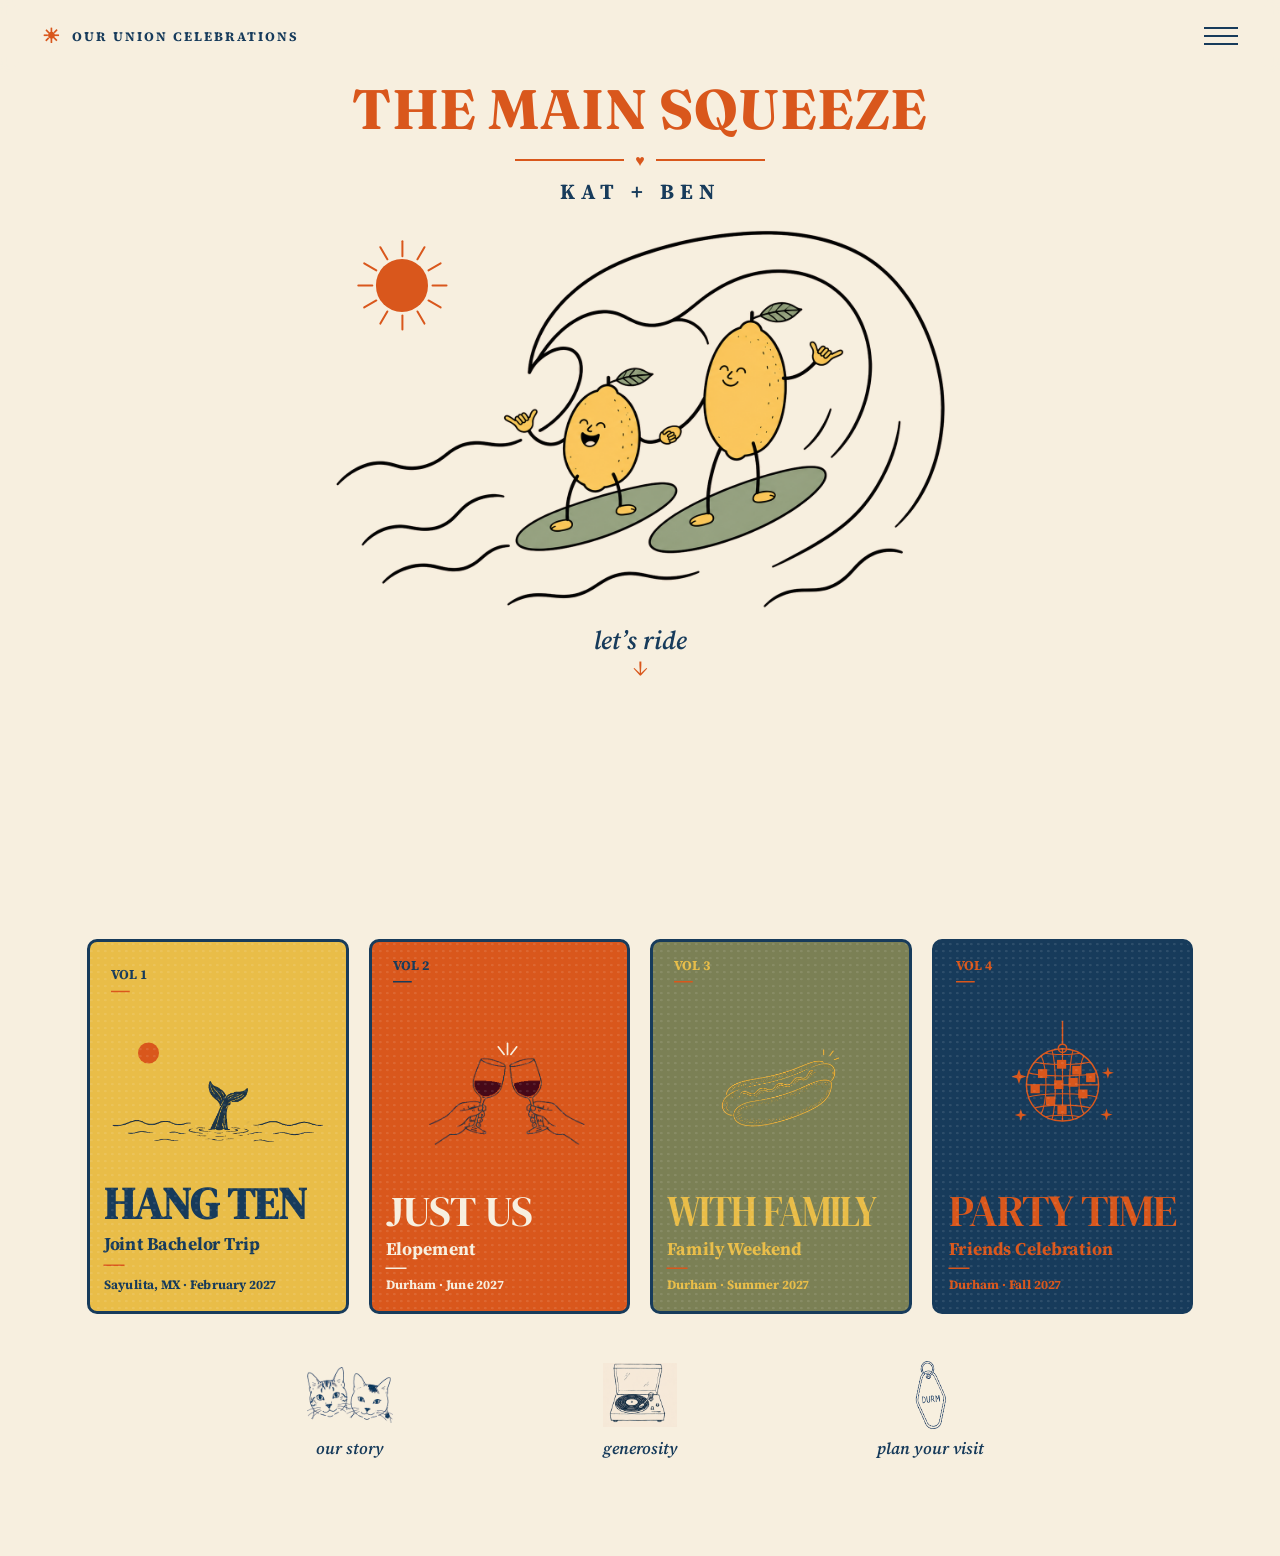
==== commit 1ddba0b9: "v5" ====
--- a/index.html
+++ b/index.html
@@ -13,7 +13,7 @@
     rel="stylesheet"
   >
 
-  <link rel="stylesheet" href="styles.css?v=20260820-secondarylinks-final">
+  <link rel="stylesheet" href="styles.css?v=20260827-hangten-v21">
 
 <style id="just-us-final-lock">
 /* JUST US — preview lock */
--- a/styles.css
+++ b/styles.css
@@ -978,3 +978,942 @@
   }
 }
 
+/* =========================================================
+   HANG TEN EVENT PAGE — LOCKED ONE-SCREEN TEMPLATE
+   Approved 2026-08-23
+   ========================================================= */
+
+.hang-ten-page {
+  --ht-cream: var(--cream);
+  --ht-yellow: var(--yellow);
+  --ht-orange: var(--orange);
+  --ht-navy: var(--navy);
+
+  position: relative;
+  width: 100vw;
+  height: 100svh;
+  min-height: 100svh;
+  overflow: hidden;
+
+  background: var(--ht-cream);
+  color: var(--ht-navy);
+}
+
+.hang-ten-board {
+  --ht-scale: 1;
+
+  position: absolute;
+  left: 50%;
+  top: 50%;
+
+  width: 1692px;
+  height: 930px;
+  overflow: hidden;
+  container-type: inline-size;
+
+  background: var(--ht-cream);
+
+  transform: translate(-50%, -50%) scale(var(--ht-scale));
+  transform-origin: center center;
+}
+
+/* Barely-there printed-paper grain. */
+.hang-ten-board::after {
+  content: "";
+  position: absolute;
+  inset: 0;
+  z-index: 50;
+  pointer-events: none;
+  opacity: 0.028;
+  mix-blend-mode: multiply;
+  background-image:
+    radial-gradient(circle, rgba(23, 59, 91, 0.34) 0 0.32px, transparent 0.5px),
+    radial-gradient(circle, rgba(217, 87, 28, 0.22) 0 0.28px, transparent 0.48px);
+  background-position: 0 0, 5px 7px;
+  background-size: 8px 8px, 11px 11px;
+}
+
+/* ---------- Page header ---------- */
+.event-page-header {
+  position: absolute;
+  z-index: 20;
+  left: 3.0cqw;
+  right: 4.0cqw;
+  top: 2.2cqw;
+
+  height: 3.1cqw;
+  padding: 0;
+  margin: 0;
+
+  display: flex;
+  align-items: center;
+  justify-content: flex-start;
+  gap: 0;
+}
+
+.event-page-logo {
+  display: inline-flex;
+  align-items: center;
+  gap: 0.88cqw;
+  flex: 0 0 auto;
+
+  color: var(--ht-navy);
+  font-family: "Source Serif 4", Georgia, serif;
+  font-size: 1.10cqw;
+  font-weight: 700;
+  letter-spacing: 0.08cqw;
+  line-height: 1;
+  text-decoration: none;
+  text-transform: uppercase;
+}
+
+.event-page-logo span {
+  color: var(--ht-orange);
+  font-size: 1.68cqw;
+  line-height: 1;
+}
+
+.event-page-nav {
+  position: absolute;
+  left: 41.4cqw;
+  top: 0.08cqw;
+
+  display: flex;
+  align-items: center;
+  gap: 3.60cqw;
+  white-space: nowrap;
+}
+
+.event-page-nav a {
+  position: relative;
+  display: inline-block;
+
+  color: var(--ht-navy);
+  font-family: "Source Serif 4", Georgia, serif;
+  font-size: 1.10cqw;
+  font-weight: 700;
+  letter-spacing: 0.03cqw;
+  line-height: 1;
+  text-decoration: none;
+  text-transform: uppercase;
+
+  transition: color 0.18s ease;
+}
+
+.event-page-nav a:hover,
+.event-page-nav a:focus-visible,
+.event-page-nav a.active {
+  color: var(--ht-orange);
+}
+
+.event-page-nav a::after {
+  content: "";
+  position: absolute;
+  left: 50%;
+  top: calc(100% + 0.48cqw);
+
+  width: 3.2cqw;
+  height: 0.5cqw;
+
+  opacity: 0;
+  transform: translateX(-50%) scaleX(0);
+  transform-origin: left center;
+
+  background:
+    url("data:image/svg+xml,%3Csvg xmlns='http://www.w3.org/2000/svg' viewBox='0 0 54 8'%3E%3Cpath d='M1 4 C6 0 11 8 16 4 S26 0 31 4 S41 8 46 4 S51 0 53 4' fill='none' stroke='%23d9571c' stroke-width='1.8' stroke-linecap='round'/%3E%3C/svg%3E")
+    center / contain no-repeat;
+
+  transition: transform 0.22s ease, opacity 0.16s ease;
+}
+
+.event-page-nav a.active::after,
+.event-page-nav a:hover::after,
+.event-page-nav a:focus-visible::after {
+  opacity: 1;
+  transform: translateX(-50%) scaleX(1);
+}
+
+/* ---------- Fixed one-screen composition ---------- */
+.hang-ten-shell {
+  position: absolute;
+  inset: 0;
+  width: 100%;
+  height: 100%;
+  margin: 0;
+  padding: 0;
+}
+
+.hang-ten-page-hero {
+  position: absolute;
+  left: 3.0cqw;
+  top: 6.85cqw;
+  width: 38.55cqw;
+  height: 29.45cqw;
+  min-height: 0;
+  overflow: hidden;
+
+  display: block;
+
+  border-radius: 1.85cqw;
+  background: var(--ht-yellow);
+}
+
+.hang-ten-hero-copy {
+  position: absolute;
+  z-index: 3;
+  left: 2.8cqw;
+  top: 2.95cqw;
+  width: 21.0cqw;
+  padding: 0;
+}
+
+.hang-ten-volume {
+  margin: 0 0 2.75cqw;
+
+  color: var(--ht-orange);
+  font-family: "Source Serif 4", Georgia, serif;
+  font-size: 1.02cqw;
+  font-weight: 700;
+  letter-spacing: 0.03cqw;
+  line-height: 1;
+}
+
+.hang-ten-hero-copy h1 {
+  margin: 0;
+
+  color: var(--ht-navy);
+  font-family: "Fraunces", Georgia, serif;
+  font-size: 6.80cqw;
+  font-weight: 900;
+  line-height: 0.77;
+  letter-spacing: -0.26cqw;
+}
+
+.hang-ten-orange-rule {
+  display: block;
+  width: 4.2cqw;
+  height: 0.18cqw;
+  margin: 2.0cqw 0 2.20cqw;
+  border-radius: 999px;
+  background: var(--ht-orange);
+}
+
+.hang-ten-location {
+  margin: 0;
+
+  font-family: "Source Serif 4", Georgia, serif;
+  font-size: 1.28cqw;
+  font-weight: 700;
+  line-height: 1.24;
+  letter-spacing: 0.03cqw;
+}
+
+.hang-ten-tagline {
+  margin: 1.65cqw 0 0;
+
+  font-family: "Source Serif 4", Georgia, serif;
+  font-size: 1.34cqw;
+  font-style: italic;
+  font-weight: 600;
+  line-height: 1;
+}
+
+.hang-ten-hero-art {
+  position: absolute;
+  z-index: 2;
+
+  /* Exact approved preview position: board x=400, y=315, w=305. */
+  left: 20.64cqw;
+  top: 11.77cqw;
+  right: auto;
+
+  width: 18.026cqw;
+  max-width: none;
+  margin: 0;
+  display: block;
+
+  transform-origin: 52% 54%;
+  animation: hangTenHeroDrift 4.8s ease-in-out infinite;
+}
+
+.hang-ten-hero-sun-art {
+  position: absolute;
+  z-index: 2;
+
+  /* Static sun from the approved preview. */
+  left: 29.39cqw;
+  top: 4.08cqw;
+  width: 8.27cqw;
+  max-width: none;
+  height: auto;
+  display: block;
+  pointer-events: none;
+}
+
+@keyframes hangTenHeroDrift {
+  0%, 62%, 100% { transform: translateY(0) rotate(0deg); }
+  70%           { transform: translateY(-0.16cqw) rotate(-1.35deg); }
+  78%           { transform: translateY(0.10cqw) rotate(1.10deg); }
+  86%           { transform: translateY(-0.05cqw) rotate(-0.55deg); }
+  94%           { transform: translateY(0) rotate(0deg); }
+}
+
+/* Let the middle wrapper disappear so its children become board-level pieces. */
+.hang-ten-info-grid {
+  display: contents;
+}
+
+/* ---------- The Plan ---------- */
+.hang-ten-plan-card {
+  position: absolute;
+  left: 43.0cqw;
+  top: 6.85cqw;
+  width: 26.8cqw;
+  height: 45.0cqw;
+  min-height: 0;
+  padding: 2.05cqw 2.25cqw 2.4cqw;
+
+  overflow: visible;
+  border: 0.12cqw solid var(--ht-navy);
+  border-radius: 1.08cqw;
+  background: transparent;
+}
+
+.hang-ten-section-title {
+  margin: 0;
+
+  color: var(--ht-navy);
+  font-family: "Source Serif 4", Georgia, serif;
+  font-size: 1.52cqw;
+  font-weight: 700;
+  line-height: 1;
+  letter-spacing: 0.03cqw;
+}
+
+.hang-ten-title-wave {
+  display: block;
+  width: 3.0cqw;
+  height: 0.56cqw;
+  margin: 0.72cqw 0 1.35cqw;
+
+  background:
+    url("data:image/svg+xml,%3Csvg xmlns='http://www.w3.org/2000/svg' viewBox='0 0 42 8'%3E%3Cpath d='M1 4 C5 0 9 8 13 4 S21 0 25 4 S33 8 41 4' fill='none' stroke='%23d9571c' stroke-width='2' stroke-linecap='round'/%3E%3C/svg%3E")
+    center / contain no-repeat;
+}
+
+.hang-ten-timeline {
+  height: calc(100% - 4.15cqw);
+  display: grid;
+  grid-template-rows: repeat(5, 1fr);
+}
+
+.hang-ten-day {
+  min-height: 0;
+  height: 100%;
+  display: grid;
+  grid-template-columns: 4.4cqw 1.4cqw 1fr;
+  column-gap: 0.85cqw;
+}
+
+.hang-ten-date {
+  padding-top: 0.05cqw;
+  display: flex;
+  flex-direction: column;
+  gap: 0.15cqw;
+
+  font-family: "Source Serif 4", Georgia, serif;
+  font-size: 0.86cqw;
+  font-weight: 700;
+  line-height: 1.05;
+  letter-spacing: 0.02cqw;
+}
+
+.hang-ten-date strong {
+  color: var(--ht-orange);
+}
+
+.hang-ten-dot-line {
+  position: relative;
+  display: flex;
+  justify-content: center;
+}
+
+.hang-ten-dot-line::after {
+  content: "";
+  position: absolute;
+  top: 0.82cqw;
+  bottom: -0.7cqw;
+  width: 0.10cqw;
+  min-width: 1px;
+  background: var(--ht-navy);
+}
+
+.hang-ten-day.last .hang-ten-dot-line::after {
+  display: none;
+}
+
+.hang-ten-dot-line i {
+  position: relative;
+  z-index: 1;
+  width: 0.68cqw;
+  height: 0.68cqw;
+  margin-top: 0.12cqw;
+  border-radius: 50%;
+  background: var(--ht-orange);
+  box-shadow: 0 0 0 0.12cqw var(--ht-cream);
+}
+
+.hang-ten-day-copy h3 {
+  margin: 0 0 0.22cqw;
+
+  font-family: "Source Serif 4", Georgia, serif;
+  font-size: 1.03cqw;
+  font-weight: 700;
+  line-height: 1.02;
+  letter-spacing: 0.02cqw;
+}
+
+.hang-ten-day-copy p {
+  margin: 0;
+
+  font-family: "Source Serif 4", Georgia, serif;
+  font-size: 0.88cqw;
+  font-weight: 600;
+  line-height: 1.28;
+}
+
+/* The two tiny waves are part of The Plan outline. */
+/* ---------- Open right column ---------- */
+.hang-ten-side-column {
+  position: absolute;
+  left: 73.35cqw;
+  top: 8.85cqw;
+  width: 20.25cqw;
+  height: 43.0cqw;
+  min-height: 0;
+  padding: 0;
+}
+
+.hang-ten-soundtrack,
+.hang-ten-good-to-know {
+  position: absolute;
+  left: 0;
+  width: 100%;
+  min-height: 0;
+  padding: 0;
+  border: 0;
+  background: transparent;
+}
+
+.hang-ten-soundtrack {
+  top: 0;
+}
+
+.hang-ten-soundtrack .hang-ten-title-wave {
+  margin-bottom: 1.65cqw;
+}
+
+.hang-ten-lemons {
+  position: relative;
+  left: auto;
+  top: auto;
+  width: 17.14cqw;
+  max-width: none;
+  margin: 0;
+  display: block;
+  transform: translateX(-1.42cqw);
+}
+
+.hang-ten-spotify {
+  position: absolute;
+  left: 0;
+  top: 15.70cqw;
+
+  width: 15.486cqw;
+  max-width: none;
+  margin: 0;
+  padding: 0;
+
+  display: block;
+
+  border-radius: 0;
+  background: transparent;
+  color: var(--ht-cream);
+  text-decoration: none;
+
+  transform-origin: center;
+  transition: transform 0.18s ease;
+}
+
+
+.hang-ten-spotify-art {
+  display: block;
+  width: 100%;
+  height: auto;
+}
+
+.hang-ten-spotify:hover,
+.hang-ten-spotify:focus-visible {
+  transform: translateY(-0.12cqw) rotate(-0.5deg);
+}
+
+.hang-ten-spotify:active {
+  transform: translateY(0.06cqw) rotate(0deg) scale(0.992);
+}
+
+.spotify-mark,
+.spotify-mark svg {
+  width: 1.42cqw;
+  height: 1.42cqw;
+  display: block;
+  flex: 0 0 1.42cqw;
+}
+
+.hang-ten-good-to-know {
+  top: 24.60cqw;
+}
+
+.hang-ten-good-to-know .hang-ten-title-wave {
+  margin-bottom: 1.08cqw;
+}
+
+.hang-ten-good-to-know ul {
+  margin: 0;
+  padding-left: 1.55cqw;
+
+  font-family: "Source Serif 4", Georgia, serif;
+  font-size: 1.00cqw;
+  font-weight: 600;
+  line-height: 2.08;
+}
+
+.hang-ten-good-to-know li::marker {
+  color: var(--ht-orange);
+}
+
+.hang-ten-shaka {
+  position: absolute;
+  z-index: 12;
+
+  /*
+    The source image now includes the entire wrist.
+    The larger transparent canvas keeps the visible hand at essentially
+    the same size/position as the approved version without clipping.
+  */
+  left: 85.25%;
+  top: 86.10%;
+  right: auto;
+  bottom: auto;
+
+  width: 8.10%;
+  max-width: none;
+
+  transform-origin: 52% 78%;
+  animation: hangTenShakaRock 3.4s ease-in-out infinite;
+}
+
+@keyframes hangTenShakaRock {
+  0%, 68%, 100% { transform: rotate(-4deg); }
+  74%            { transform: rotate(8deg); }
+  80%            { transform: rotate(-8deg); }
+  86%            { transform: rotate(7deg); }
+  92%            { transform: rotate(-4deg); }
+}
+
+/* ---------- The Place ---------- */
+.hang-ten-place-card {
+  position: absolute;
+  left: 3.0cqw;
+  top: 37.75cqw;
+  width: 38.55cqw;
+  height: 14.05cqw;
+  min-height: 0;
+  margin: 0;
+  padding: 1.25cqw 1.55cqw;
+
+  display: grid;
+  grid-template-columns: 48% 1fr;
+  gap: 1.25cqw;
+  align-items: center;
+
+  border: 0.12cqw solid var(--ht-navy);
+  border-radius: 1.08cqw;
+  background: transparent;
+}
+
+.hang-ten-place-art {
+  width: 16.3cqw;
+  max-width: none;
+  justify-self: center;
+  display: block;
+}
+
+.hang-ten-place-copy .hang-ten-section-title {
+  font-size: 1.26cqw;
+}
+
+.hang-ten-place-copy .hang-ten-title-wave {
+  width: 2.65cqw;
+  height: 0.48cqw;
+  margin: 0.58cqw 0 0.85cqw;
+}
+
+.hang-ten-place-copy p {
+  max-width: none;
+  margin: 0;
+
+  font-family: "Source Serif 4", Georgia, serif;
+  font-size: 0.89cqw;
+  font-weight: 600;
+  line-height: 1.48;
+}
+
+/* ---------- Mobile / small tablet ---------- */
+@media (max-width: 999px) {
+  .hang-ten-page {
+    position: static;
+    width: auto;
+    height: auto;
+    min-height: 100vh;
+    overflow: auto;
+    display: block;
+  }
+
+  .hang-ten-board {
+    position: relative;
+    left: auto;
+    top: auto;
+    width: 100%;
+    height: auto;
+    overflow: visible;
+    container-type: normal;
+    transform: none !important;
+  }
+
+  .hang-ten-board::after {
+    position: fixed;
+  }
+
+  .event-page-header {
+    position: relative;
+    left: auto;
+    right: auto;
+    top: auto;
+    width: min(100% - 32px, 1180px);
+    height: auto;
+    margin: 0 auto;
+    padding: 22px 0 20px;
+    align-items: flex-start;
+    flex-direction: column;
+    gap: 16px;
+  }
+
+  .event-page-logo {
+    font-size: 0.72rem;
+    letter-spacing: 1.4px;
+  }
+
+  .event-page-logo span {
+    font-size: 1.25rem;
+  }
+
+  .event-page-nav {
+    position: static;
+    width: 100%;
+    padding-bottom: 10px;
+    overflow-x: auto;
+    gap: 26px;
+    scrollbar-width: none;
+  }
+
+  .event-page-nav::-webkit-scrollbar {
+    display: none;
+  }
+
+  .event-page-nav a {
+    font-size: 0.72rem;
+    letter-spacing: 1.1px;
+  }
+
+  .event-page-nav a::after {
+    top: calc(100% + 7px);
+    width: 54px;
+    height: 8px;
+  }
+
+  .hang-ten-shell {
+    position: relative;
+    inset: auto;
+    width: min(100% - 32px, 760px);
+    height: auto;
+    margin: 0 auto;
+    padding: 0 0 70px;
+  }
+
+  .hang-ten-page-hero,
+  .hang-ten-plan-card,
+  .hang-ten-side-column,
+  .hang-ten-place-card {
+    position: relative;
+    left: auto;
+    top: auto;
+    width: 100%;
+    height: auto;
+  }
+
+  .hang-ten-page-hero {
+    min-height: 520px;
+    border-radius: 24px;
+  }
+
+  .hang-ten-hero-copy {
+    position: relative;
+    left: auto;
+    top: auto;
+    width: 56%;
+    padding: 42px 0 44px 34px;
+  }
+
+  .hang-ten-volume {
+    margin-bottom: 16px;
+    font-size: 0.9rem;
+  }
+
+  .hang-ten-hero-copy h1 {
+    font-size: clamp(5rem, 20vw, 7rem);
+    letter-spacing: -0.055em;
+  }
+
+  .hang-ten-orange-rule {
+    width: 58px;
+    height: 3px;
+    margin: 24px 0 14px;
+  }
+
+  .hang-ten-location {
+    font-size: 1rem;
+  }
+
+  .hang-ten-tagline {
+    margin-top: 12px;
+    font-size: 1.15rem;
+  }
+
+  .hang-ten-hero-art {
+    right: 3%;
+    top: 24%;
+    width: 48%;
+  }
+
+  .hang-ten-info-grid {
+    display: grid;
+    grid-template-columns: 1fr;
+    gap: 34px;
+    margin-top: 28px;
+  }
+
+  .hang-ten-plan-card {
+    min-height: 650px;
+    padding: 30px 26px 52px;
+    border: 2px solid var(--ht-navy);
+    border-radius: 18px;
+  }
+
+  .hang-ten-section-title {
+    font-size: 1.3rem;
+  }
+
+  .hang-ten-title-wave {
+    width: 42px;
+    height: 8px;
+    margin: 10px 0 22px;
+  }
+
+  .hang-ten-timeline {
+    height: auto;
+    display: grid;
+  }
+
+  .hang-ten-day {
+    min-height: 112px;
+    grid-template-columns: 66px 22px 1fr;
+    column-gap: 11px;
+  }
+
+  .hang-ten-date {
+    font-size: 0.85rem;
+  }
+
+  .hang-ten-dot-line::after {
+    top: 12px;
+    bottom: -10px;
+    width: 2px;
+  }
+
+  .hang-ten-dot-line i {
+    width: 9px;
+    height: 9px;
+    margin-top: 2px;
+    box-shadow: 0 0 0 2px var(--ht-cream);
+  }
+
+  .hang-ten-day-copy h3 {
+    margin-bottom: 4px;
+    font-size: 1rem;
+  }
+
+  .hang-ten-day-copy p {
+    font-size: 0.9rem;
+    line-height: 1.35;
+  }
+
+  .hang-ten-side-column {
+    min-height: 610px;
+    display: block;
+  }
+
+  .hang-ten-soundtrack,
+  .hang-ten-good-to-know {
+    position: relative;
+    top: auto;
+    width: 100%;
+    padding: 0 8px;
+  }
+
+  .hang-ten-soundtrack .hang-ten-title-wave,
+  .hang-ten-good-to-know .hang-ten-title-wave {
+    margin-bottom: 18px;
+  }
+
+  .hang-ten-lemons {
+    width: min(45%, 220px);
+    max-width: 220px;
+    margin: 0 auto 14px;
+  }
+
+  .hang-ten-spotify {
+    max-width: 100%;
+    padding: 10px 18px;
+    gap: 8px;
+    font-size: 0.82rem;
+    letter-spacing: 1.3px;
+  }
+
+  .spotify-mark,
+  .spotify-mark svg {
+    width: 21px;
+    height: 21px;
+    flex-basis: 21px;
+  }
+
+  .hang-ten-good-to-know {
+    margin-top: 62px;
+    min-height: 260px;
+  }
+
+  .hang-ten-good-to-know ul {
+    padding-left: 22px;
+    font-size: 0.98rem;
+    line-height: 1.75;
+  }
+
+  .hang-ten-shaka {
+    position: absolute;
+    left: auto;
+    top: auto;
+    right: 22px;
+    bottom: 300px;
+    width: 90px;
+  }
+
+  .hang-ten-place-card {
+    margin-top: 30px;
+    padding: 20px 24px;
+    grid-template-columns: 1fr;
+    gap: 14px;
+    border: 2px solid var(--ht-navy);
+    border-radius: 18px;
+  }
+
+  .hang-ten-place-art {
+    width: min(70%, 280px);
+    max-width: 280px;
+  }
+
+  .hang-ten-place-copy .hang-ten-section-title {
+    font-size: 1.25rem;
+  }
+
+  .hang-ten-place-copy .hang-ten-title-wave {
+    width: 42px;
+    height: 8px;
+    margin: 8px 0 12px;
+  }
+
+  .hang-ten-place-copy p {
+    font-size: 0.98rem;
+    line-height: 1.5;
+  }
+}
+
+@media (prefers-reduced-motion: reduce) {
+  .hang-ten-hero-art,
+  .hang-ten-shaka {
+    animation: none;
+  }
+
+  .event-page-nav a,
+  .event-page-nav a::after,
+  .hang-ten-spotify {
+    transition: none;
+  }
+}
+
+
+.hang-ten-lemons-frame {
+  position: absolute;
+  left: 0;
+  top: 3.40cqw;
+  width: 15.486cqw;
+  display: flex;
+  justify-content: center;
+  align-items: flex-start;
+}
+
+.hang-ten-lemons {
+  position: relative;
+  left: auto;
+  top: auto;
+  width: 14.90cqw;
+  transform: none;
+}
+
+
+@media (max-width: 999px) {
+  .hang-ten-lemons-frame {
+    position: relative;
+    left: auto;
+    top: auto;
+    width: 100%;
+    margin: 0 0 14px;
+    display: flex;
+    justify-content: center;
+  }
+
+  .hang-ten-lemons {
+    width: min(55%, 260px);
+    max-width: 260px;
+    margin: 0;
+    transform: none;
+  }
+
+  .hang-ten-spotify {
+    position: relative;
+    left: auto;
+    top: auto;
+    width: min(100%, 262px);
+    max-width: 262px;
+    margin: 0 auto;
+    padding: 0;
+  }
+}
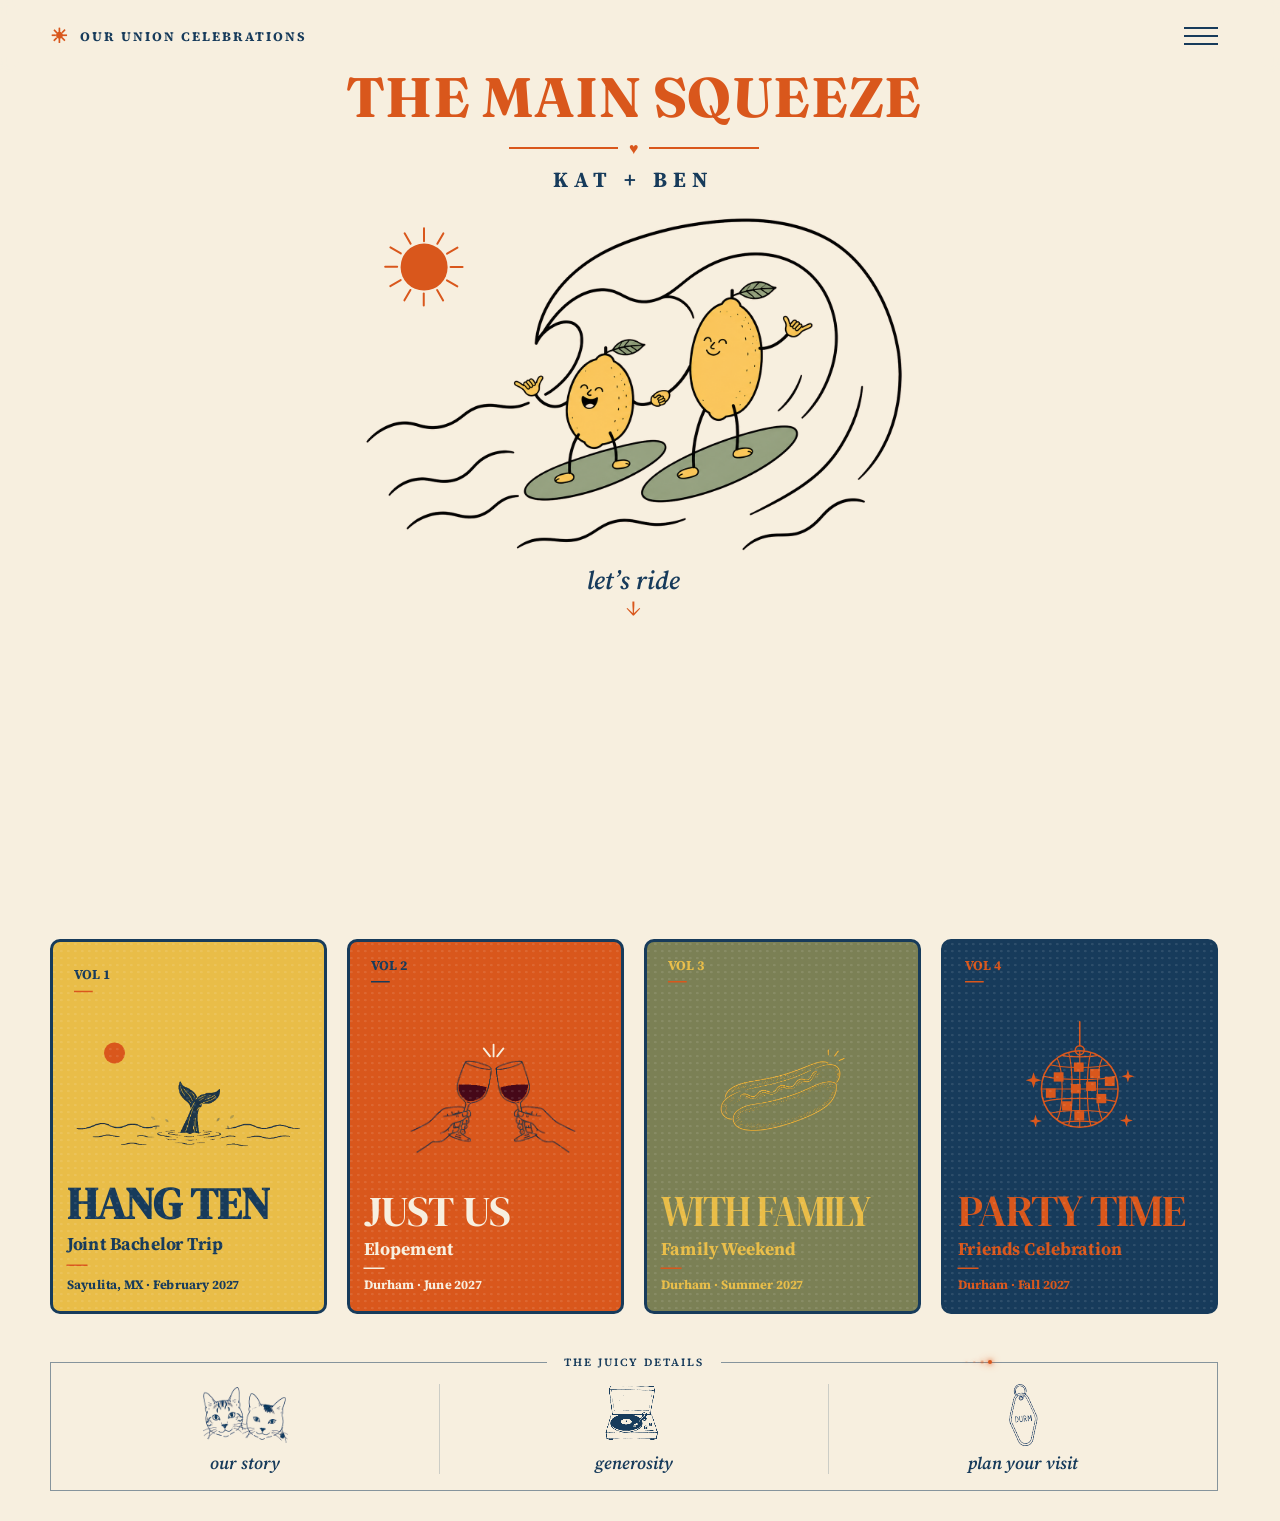
==== commit 1ffac5d1: "Refine homepage artwork, footer animation, and shared page margins" ====
--- a/index.html
+++ b/index.html
@@ -13,7 +13,7 @@
     rel="stylesheet"
   >
 
-  <link rel="stylesheet" href="styles.css?v=20260827-hangten-v21">
+  <link rel="stylesheet" href="styles.css?v=20261031-hero-spacing">
 
 <style id="just-us-final-lock">
 /* JUST US — preview lock */
@@ -416,9 +416,65 @@
 }
 </style>
 
+<style id="juicy-details-footer">
+/* Framed footer navigation with a softly travelling border light. */
+.juicy-details.secondary-links{width:calc(100% - 54px);max-width:1106px;min-height:0;margin:32px auto 52px;padding:32px 24px 24px;display:grid;grid-template-columns:repeat(3,minmax(0,1fr));gap:0;border:1px solid #173b5b80;isolation:isolate}
+.juicy-details .juicy-title{position:absolute;top:0;left:50%;transform:translate(-50%,-50%);margin:0;padding:0 17px;z-index:2;background:var(--cream);font-family:'Source Serif 4',Georgia,serif;font-size:11px;font-weight:600;line-height:1.5;letter-spacing:2px;white-space:nowrap;color:var(--navy)}
+.juicy-details .secondary-link{position:relative;top:auto;left:auto;transform:none!important;justify-content:flex-end;min-width:0;padding:0 14px;z-index:1}
+.juicy-details .secondary-link+.secondary-link{border-left:1px solid #173b5b30}
+.juicy-details .secondary-icon{height:88px;transition:transform 250ms ease}
+.juicy-details .secondary-link:hover .secondary-icon{transform:translateY(-3px)}
+.juicy-details .secondary-icon-cats img{width:112px;max-height:82px}
+.juicy-details .secondary-icon-record img{width:112px;max-height:82px}
+.juicy-details .secondary-icon-key img{width:57px;max-height:88px}
+.juicy-details .secondary-label{font-size:20px;line-height:1.3;margin-top:10px}
+.juicy-light{position:absolute;inset:-1px;width:calc(100% + 2px);height:calc(100% + 2px);overflow:visible;pointer-events:none;z-index:0}
+.juicy-light rect{fill:none;stroke-dasharray:2 98;animation:juicy-orbit 9s linear infinite;vector-effect:non-scaling-stroke}
+.juicy-light .light-halo{stroke:#d9571c;stroke-width:4;opacity:.5;filter:blur(2px)}
+.juicy-light .light-core{stroke:#e8bd4b;stroke-width:2;stroke-linecap:round}
+@keyframes juicy-orbit{to{stroke-dashoffset:-100}}
+@media(max-width:600px){.juicy-details.secondary-links{width:calc(100% - 32px);margin-top:26px;padding:27px 6px 20px}.juicy-details .secondary-link{padding:0 5px}.juicy-details .secondary-label{font-size:clamp(12px,3vw,17px)}.juicy-details .secondary-icon{height:76px}.juicy-details .secondary-icon-cats img,.juicy-details .secondary-icon-record img{width:90px;max-height:70px}.juicy-details .secondary-icon-key img{width:45px;max-height:76px}.juicy-details .juicy-title{font-size:10px;letter-spacing:1.5px;padding:0 12px}}
+@media(prefers-reduced-motion:reduce){.juicy-light{display:none}.juicy-details .secondary-icon{transition:none}}
+
+/* Compact footer: keep it close to the celebration cards. */
+.celebrations{padding-bottom:24px}
+.juicy-details.secondary-links{margin-top:0;margin-bottom:30px;padding:21px 18px 16px}
+.juicy-details .secondary-icon{height:62px}
+.juicy-details .secondary-icon-cats img,.juicy-details .secondary-icon-record img{width:85px;max-height:60px}
+.juicy-details .secondary-icon-key img{width:40px;max-height:62px}
+.juicy-details .secondary-label{font-size:17px;margin-top:6px}
+.juicy-light rect{stroke-dasharray:.01 99.99;stroke-linecap:round;animation-duration:8s}
+.juicy-light .light-core{stroke:#efb64c;stroke-width:3;filter:drop-shadow(0 0 2px #d9571c88)}
+.juicy-light .light-tail{stroke:#d9571c;stroke-width:2}
+@media(max-width:600px){.celebrations{padding-bottom:24px}.juicy-details.secondary-links{margin-top:0;padding:21px 5px 15px}.juicy-details .secondary-icon{height:58px}.juicy-details .secondary-icon-cats img,.juicy-details .secondary-icon-record img{width:72px;max-height:55px}.juicy-details .secondary-icon-key img{width:35px;max-height:58px}.juicy-details .secondary-label{font-size:clamp(12px,3vw,16px)}}
+
+/* A steady neon tube with occasional gentle power dips. */
+.juicy-details.secondary-links{margin-top:24px}
+.juicy-neon{position:absolute;inset:-1px;pointer-events:none;border:1px solid #ffad46;box-shadow:0 0 2px #e9954266;opacity:0;animation:juicy-neon-dip 7s linear infinite;z-index:0}
+@keyframes juicy-neon-dip{
+0%,18%,100%{opacity:0;box-shadow:none;animation-timing-function:ease-in}
+36%{opacity:.75;box-shadow:0 0 3px #ff8c20,0 0 6px #ff8c2088;animation-timing-function:ease-in}
+49%,70%{opacity:1;border-color:#fff1bd;box-shadow:0 0 2px 1px #ffb134,0 0 6px 2px #ff741eee,0 0 12px #ff741e88,inset 0 0 5px #ff741e99;animation-timing-function:steps(1,end)}
+73%{opacity:0;animation-timing-function:steps(1,end)}
+77%{opacity:1;animation-timing-function:steps(1,end)}
+81%{opacity:0;animation-timing-function:steps(1,end)}
+85%{opacity:1;animation-timing-function:ease-out}
+97%{opacity:0;box-shadow:none}
+}
+@media(max-width:600px){.juicy-details.secondary-links{margin-top:24px}}
+@media(prefers-reduced-motion:reduce){.juicy-neon{animation:none;opacity:0}}
+
+.juicy-orbit{position:absolute;inset:-1px;pointer-events:none;z-index:3;color:var(--orange)}
+.juicy-orbit i{position:absolute;left:0;top:0;width:4px;height:4px;border-radius:50%;background:currentColor;box-shadow:0 0 4px currentColor,0 0 8px currentColor;will-change:transform}
+.juicy-orbit i:nth-child(2){width:3px;height:3px;opacity:.5}.juicy-orbit i:nth-child(3){width:2px;height:2px;opacity:.3}.juicy-orbit i:nth-child(4){width:2px;height:2px;opacity:.15}
+.juicy-details .juicy-title.is-lit{animation:juicy-title-flash 2.8s linear both}
+@keyframes juicy-title-flash{0%{color:var(--navy);text-shadow:none}14%,57%{color:var(--orange);text-shadow:0 0 3px #d9571c88,0 0 7px #d9571c66}58%,64%{color:var(--navy);text-shadow:none}65%,72%{color:var(--orange);text-shadow:0 0 3px #d9571c88}73%,78%{color:var(--navy);text-shadow:none}79%,86%{color:var(--orange);text-shadow:0 0 3px #d9571c88}100%{color:var(--navy);text-shadow:none}}
+@media(prefers-reduced-motion:reduce){.juicy-orbit{display:none}.juicy-details .juicy-title.is-lit{animation:none}}
+</style>
+<link rel="stylesheet" href="assets/site-margins.css?v=20261031-refined">
 </head>
 
-<body>
+<body class="home-page">
   <header class="site-header">
     <a class="site-logo" href="index.html">
       <span>☀</span>
@@ -676,7 +732,9 @@
     </section>
 
 
-<section aria-label="More from Kat and Ben" class="secondary-links">
+<section aria-labelledby="juicy-title" class="secondary-links juicy-details">
+<h2 class="juicy-title" id="juicy-title">THE JUICY DETAILS</h2>
+<span class="juicy-orbit" aria-hidden="true"><i></i><i></i><i></i><i></i></span>
 <a class="secondary-link" href="pages/our-story.html">
 <div aria-hidden="true" class="secondary-icon secondary-icon-cats">
 <img alt="" src="[data-uri]"/>
@@ -685,7 +743,8 @@
 </a>
 <a class="secondary-link" href="pages/generosity.html">
 <div aria-hidden="true" class="secondary-icon secondary-icon-record">
-<img alt="" src="[data-uri]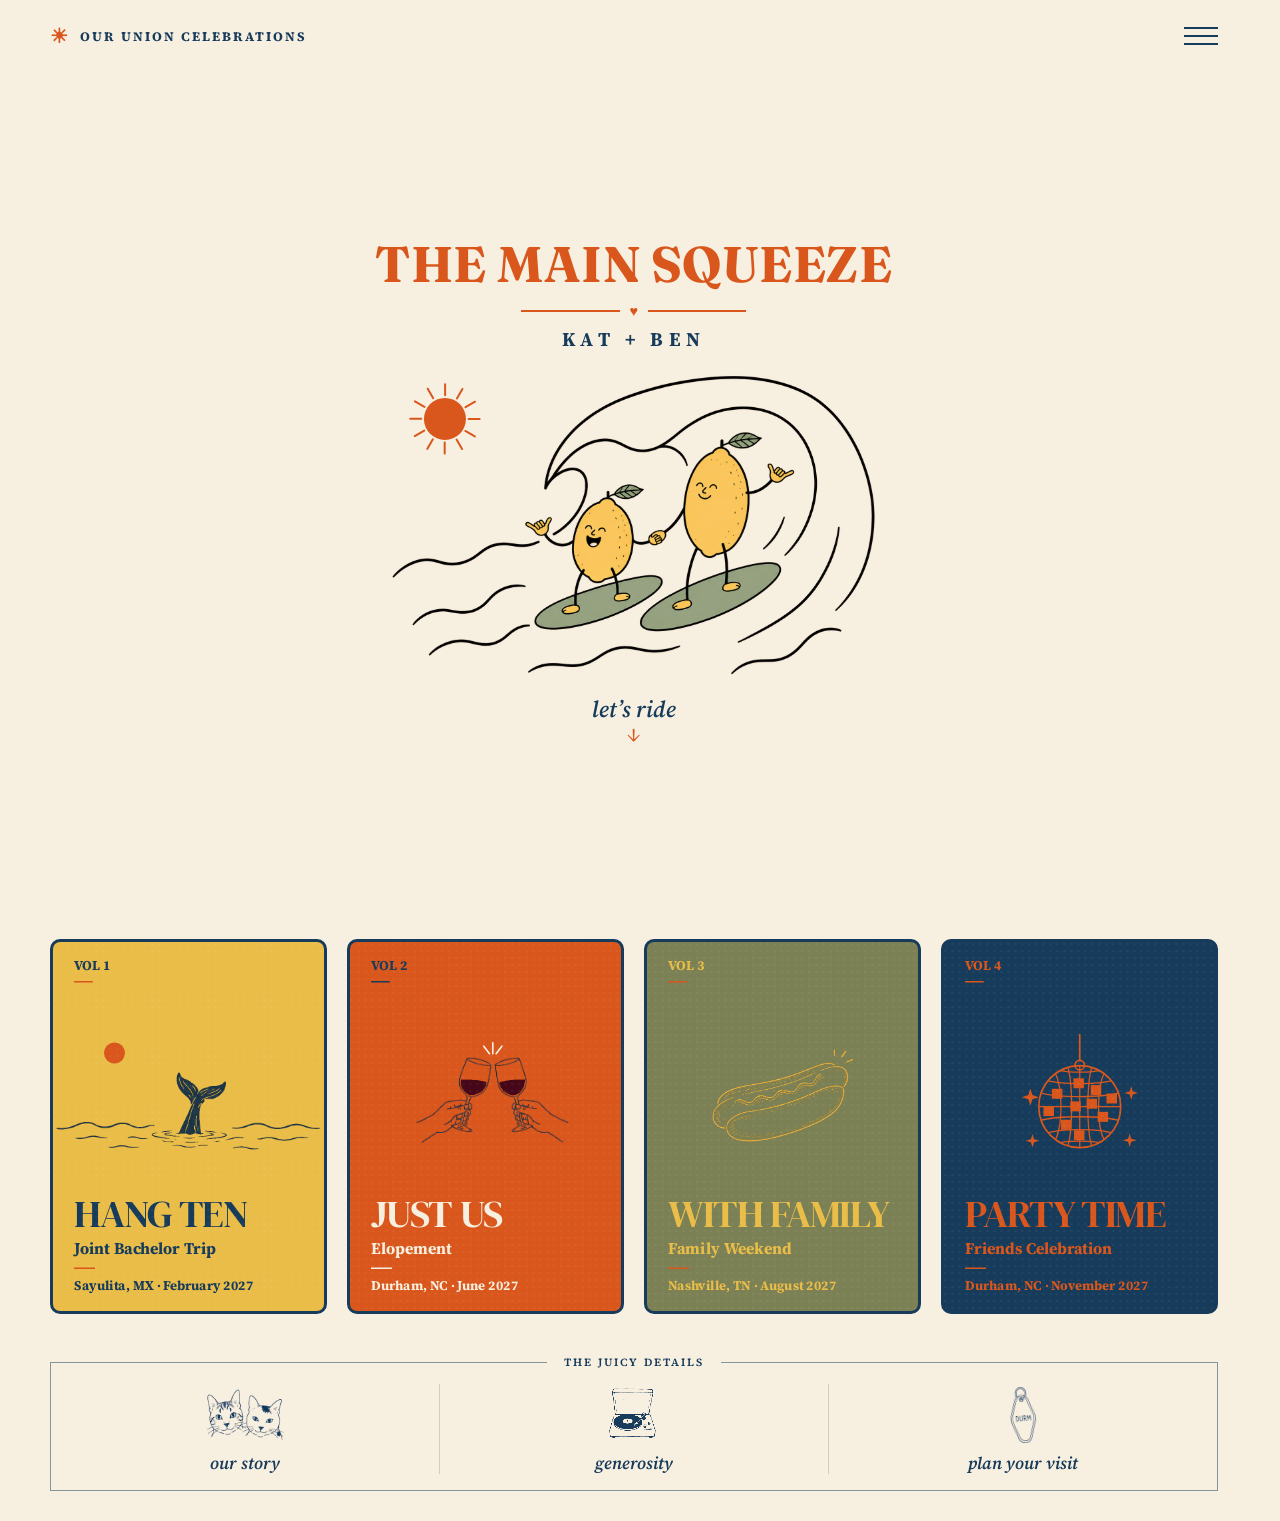
